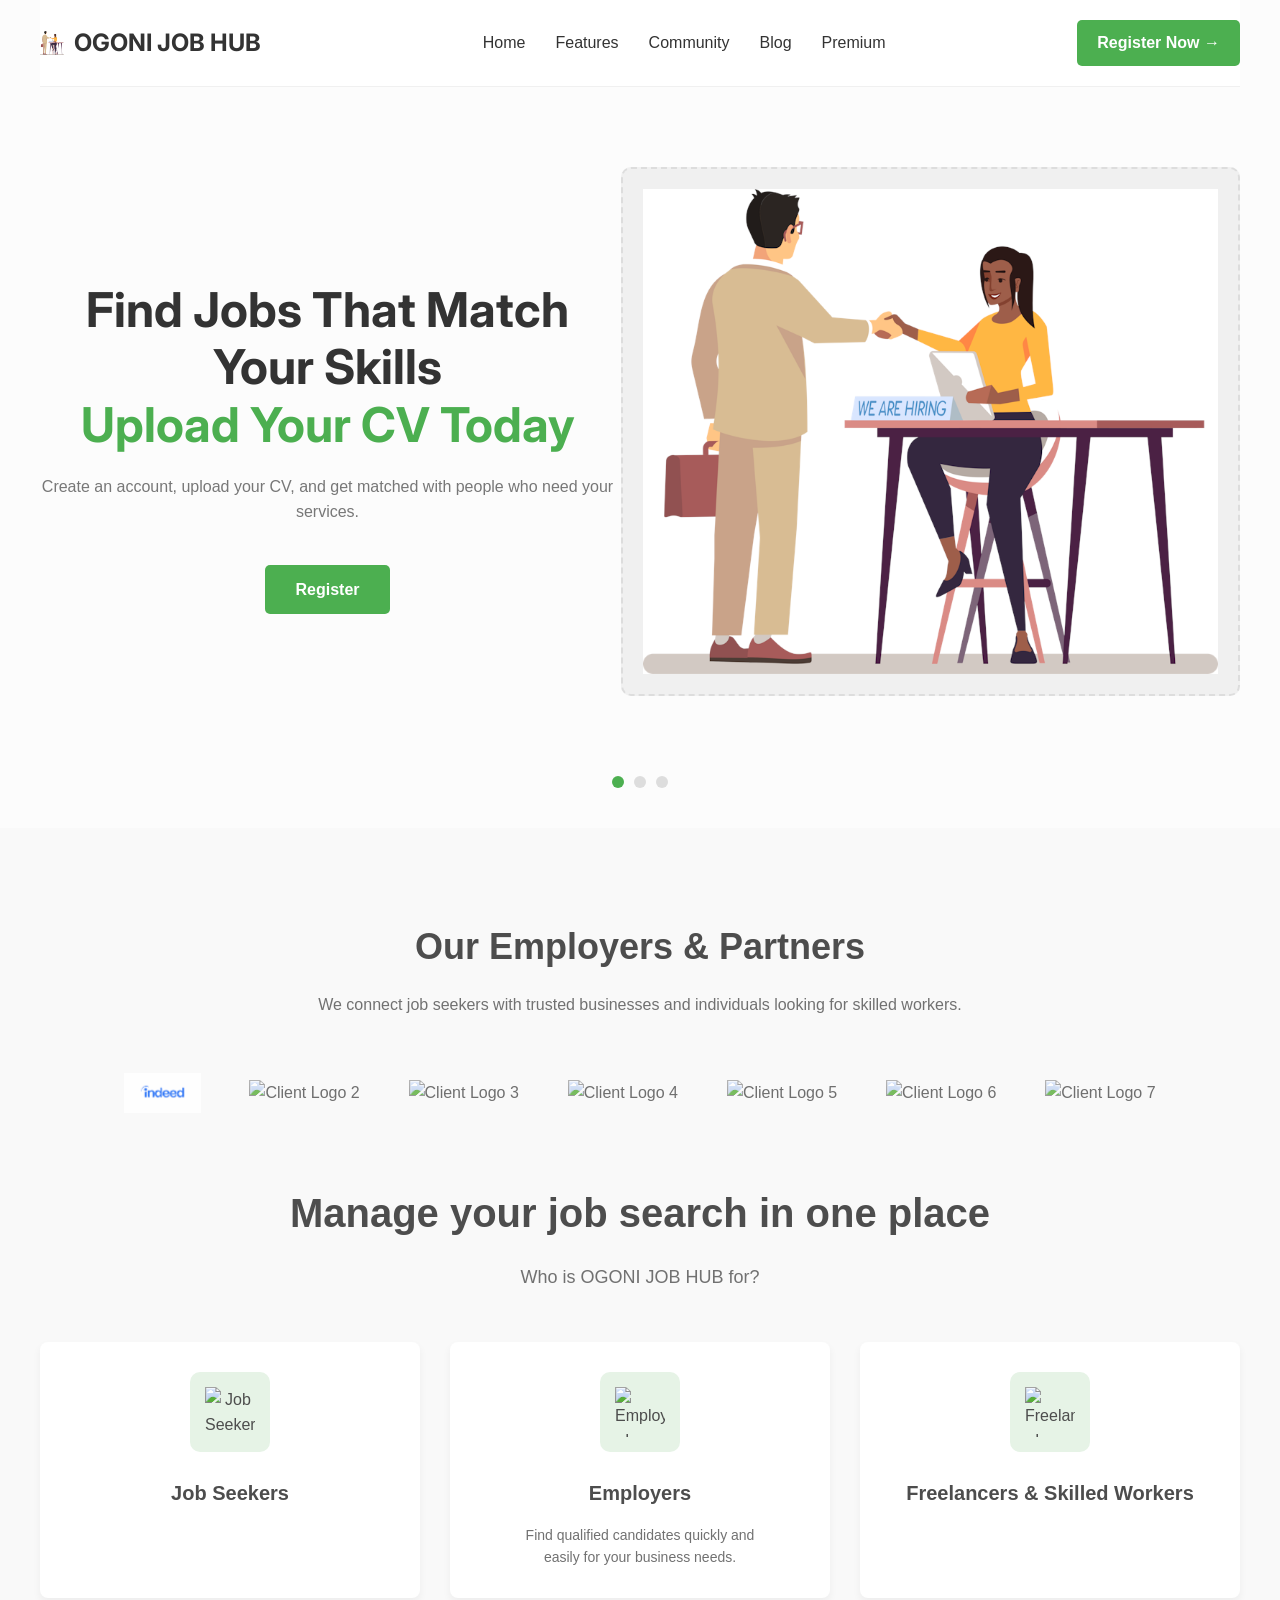
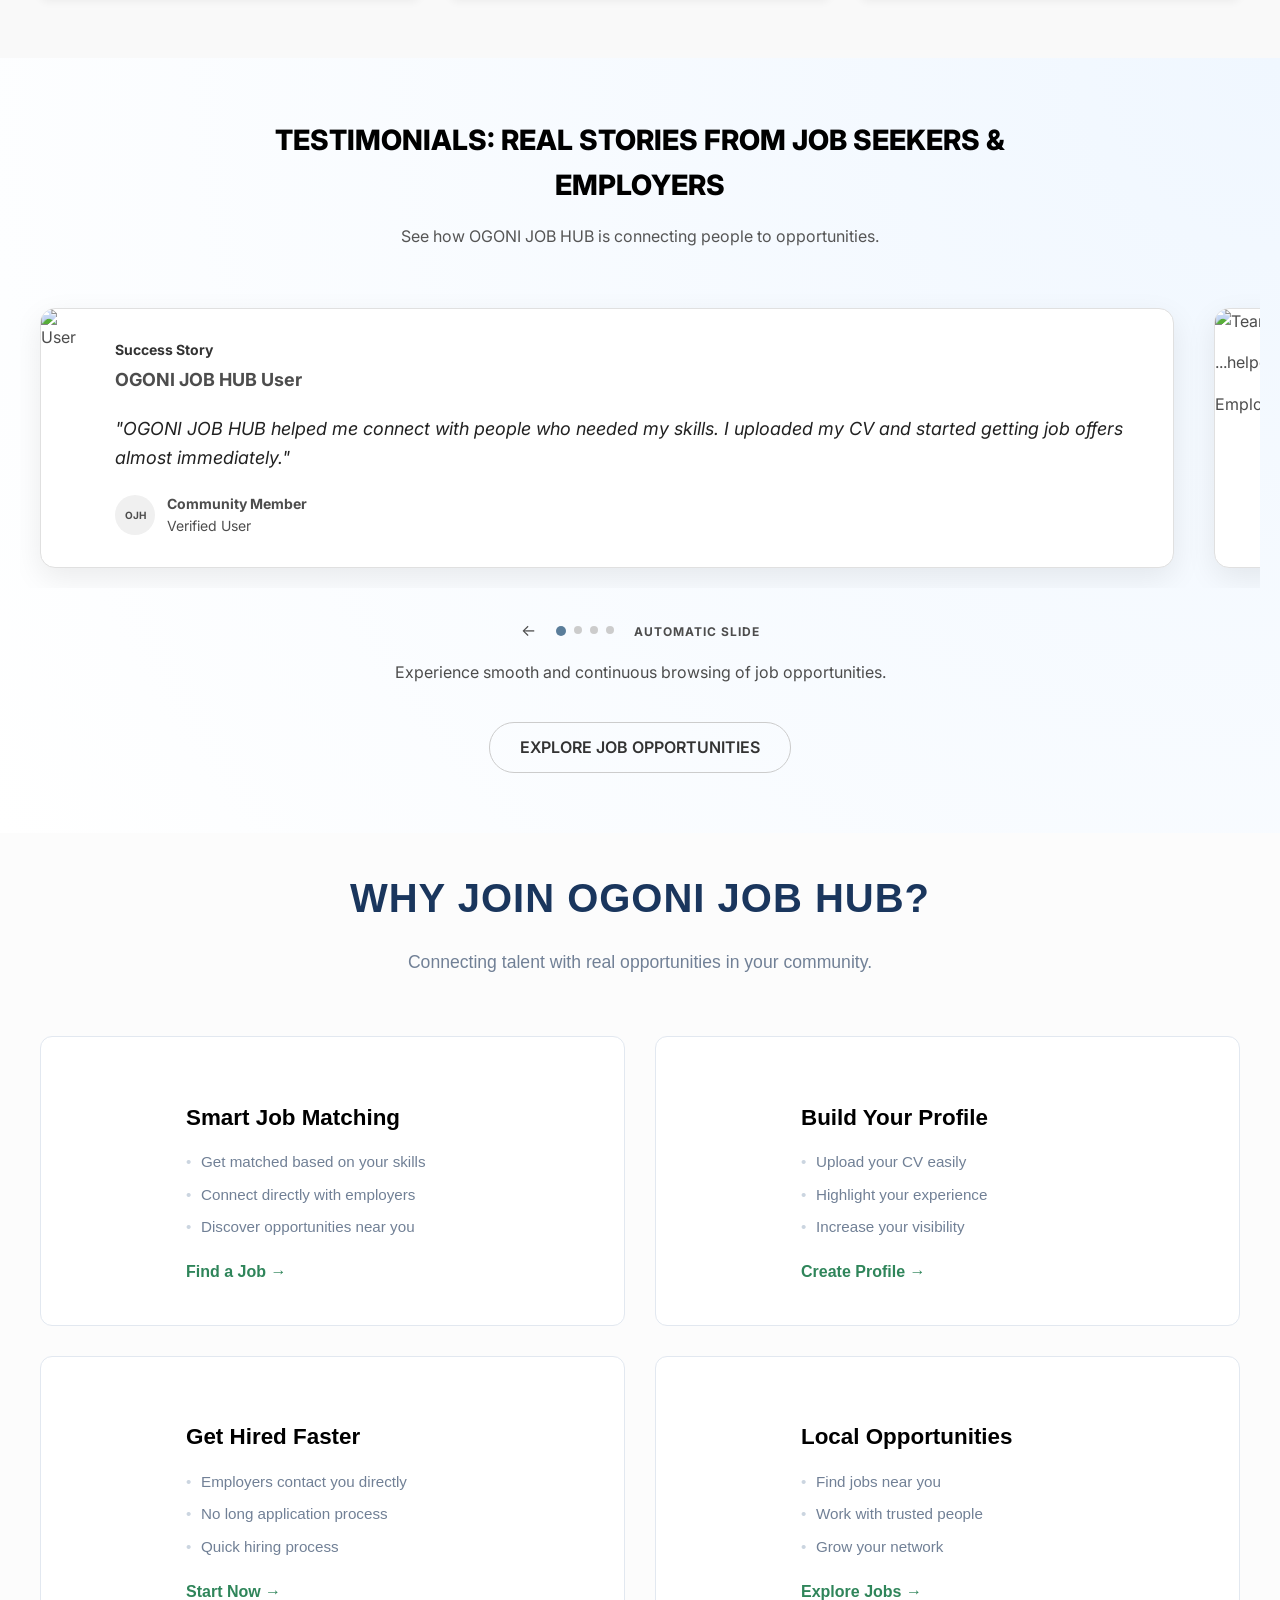
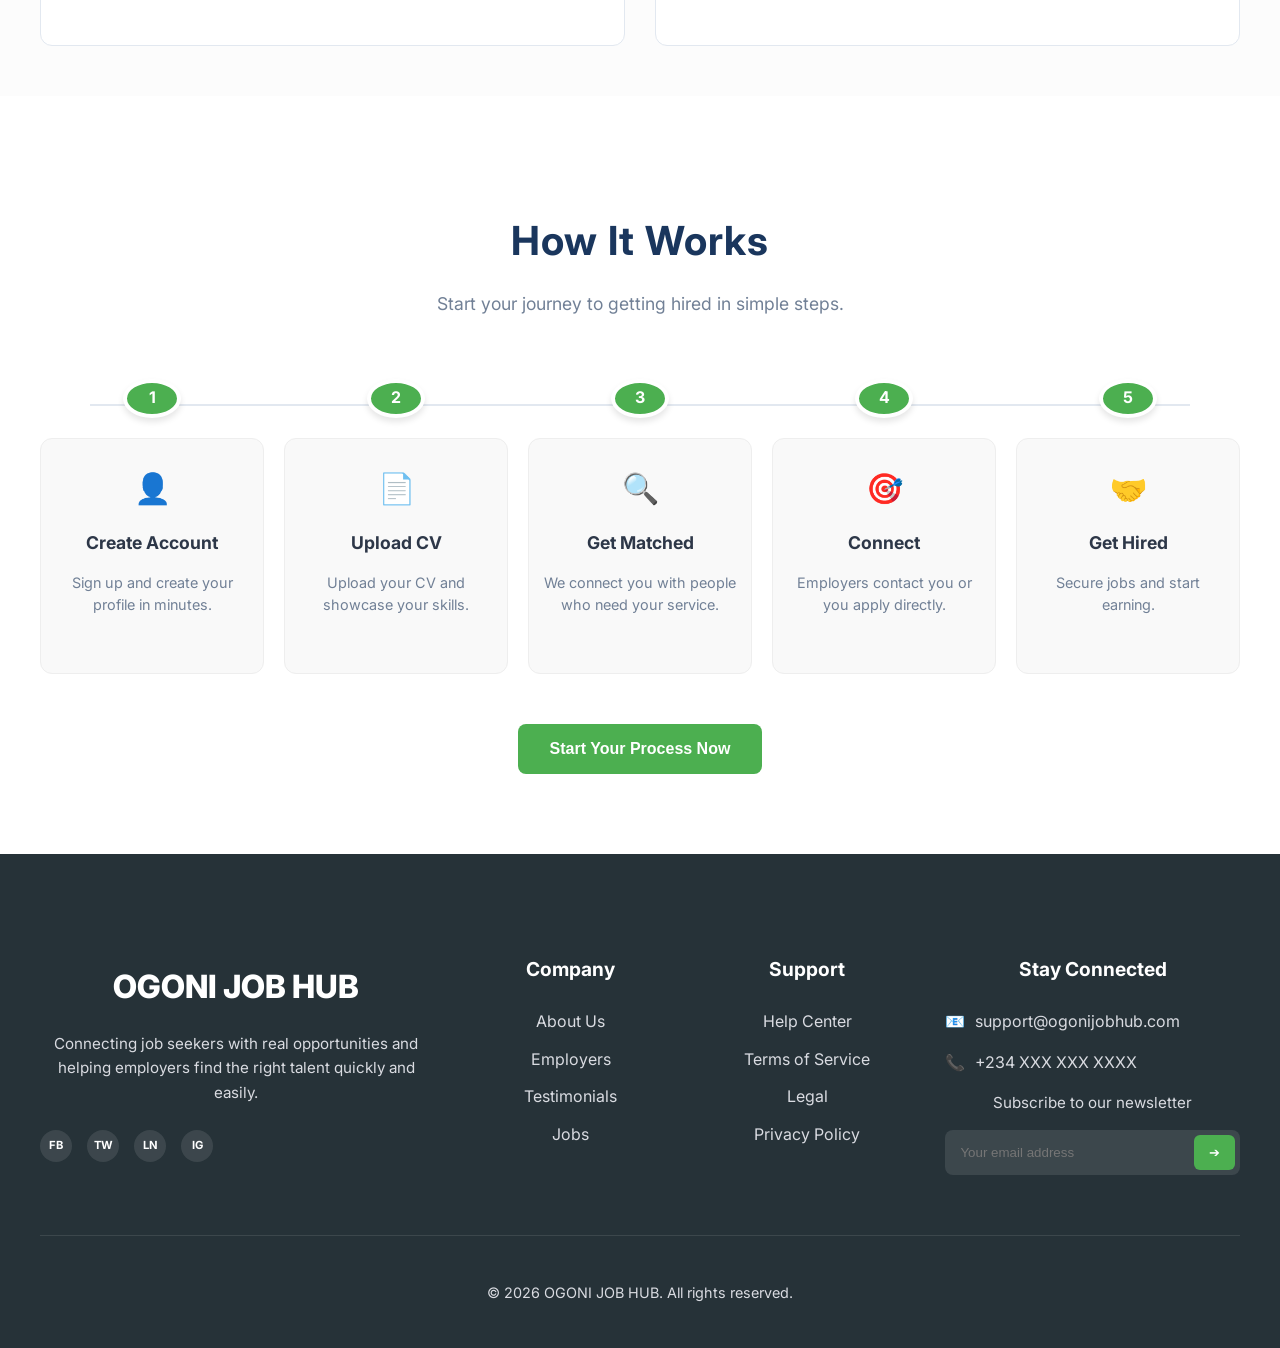
==== index.html @ 093f4c63 "Add files via upload" ====
<!DOCTYPE html>
<html lang="en">
<head>
    <meta charset="UTF-8">
    <meta name="viewport" content="width=device-width, initial-scale=1.0">
    <title>OGONI JOB HUB</title>
    <link rel="stylesheet" href="style.css">
    <link rel="preconnect" href="https://fonts.googleapis.com">
    <link rel="preconnect" href="https://fonts.gstatic.com" crossorigin>
    <link href="https://fonts.googleapis.com/css2?family=Inter:wght@500;700&family=Roboto:wght@400;500&display=swap" rel="stylesheet">
</head>
<body>

    <div class="container">
        <header>
            <a href="index.html" class="logo">
                <img src="/hero-illustration.png" alt="Logo Icon" class="logo-icon">
                OGONI JOB HUB
            </a>
            
            <button class="menu-toggle" aria-label="Toggle navigation">
                <span class="hamburger"></span>
            </button>

            <nav>
                <ul class="nav-links">
                    <li><a href="#home">Home</a></li>
                    <li><a href="#features">Features</a></li>
                    <li><a href="#community">Community</a></li>
                    <li><a href="#blog">Blog</a></li>
                    <li><a href="#">Premium</a></li>
                </ul>
            </nav>
            
            <a href="create.html" class="nav-button header-register">Register Now →</a>
        </header>

        <main class="hero">
            <div class="hero-text">
                <h1 class="hero-title">
                    Find Jobs That Match Your Skills<br>
                    <span class="highlight">Upload Your CV Today</span>
                </h1>
                <p class="hero-subtitle">Create an account, upload your CV, and get matched with people who need your services.</p>
                <a href="#register" class="hero-button">Register</a>
            </div>
            
            <div class="hero-image-container">
                <img src="/hero-illustration.png" alt="Job platform illustration" class="hero-main-image">
            </div>
        </main>

        <div class="pagination-container">
            <div class="pagination-dot active" data-index="0"></div>
            <div class="pagination-dot" data-index="1"></div>
            <div class="pagination-dot" data-index="2"></div>
        </div>
    </div>

<section class="clients-community-section">
    <div class="container clients-section">
        <h2 class="section-title">Our Employers & Partners</h2>
        <p class="section-subtitle">We connect job seekers with trusted businesses and individuals looking for skilled workers.</p>
        
        <div class="logo-carousel">
            <div class="logo-item"><img src="[data-uri]" alt="Client Logo 1"></div>
            <div class="logo-item"><img src="https://media.telanganatoday.com/wp-content/uploads/2025/01/LinkedIn-launches-AI-powered-job-match-feature-to-simplify-job-search-recruitment.jpg" alt="Client Logo 2"></div>
            <div class="logo-item"><img src="https://encrypted-tbn0.gstatic.com/images?q=tbn:ANd9GcTcnaKAZ-Ddg764o6f7TZvrS_pZCM8-nYzYng&s" alt="Client Logo 3"></div>
            <div class="logo-item"><img src="https://encrypted-tbn0.gstatic.com/images?q=tbn:ANd9GcTOSTFz-AAoDdOM9OtNvo9nnyXvbtonD1l3hQ&s" alt="Client Logo 4"></div>
            <div class="logo-item"><img src="https://encrypted-tbn0.gstatic.com/images?q=tbn:ANd9GcTLu29cD1sW_Vty4d1w7VWSBCR9CxFFZ4S2TA&s" alt="Client Logo 5"></div>
            <div class="logo-item"><img src="https://www.hrotoday.com/wp-content/uploads/2023/01/Flexjobs.png" alt="Client Logo 6"></div>
            <div class="logo-item"><img src="https://encrypted-tbn0.gstatic.com/images?q=tbn:ANd9GcToP1eLHR15wSIAOqsFja4jUI2dh4eG72BfWQ&s" alt="Client Logo 7"></div>
        </div>
    </div>

    <div class="container community-section">
        <h2 class="main-heading">Manage your job search in one place</h2>
        <p class="community-subtitle">Who is OGONI JOB HUB for?</p>
        
        <div class="card-grid">
            <div class="card">
                <div class="icon-wrapper">
                    <img src="https://plus.unsplash.com/premium_photo-1683121855240-5d3f67a5fdec?w=500&auto=format&fit=crop&q=60&ixlib=rb-4.1.0&ixid=M3wxMjA3fDB8MHxzZWFyY2h8MXx8aGlyaW5nfGVufDB8fDB8fHww" alt="Job Seekers Icon" class="card-icon">
                </div>
                <h3>Job Seekers</h3>
            </div>
            
            <div class="card">
                <div class="icon-wrapper">
                    <img src="https://images.unsplash.com/photo-1507679799987-c73779587ccf?q=80&w=871&auto=format&fit=crop&ixlib=rb-4.1.0&ixid=M3wxMjA3fDB8MHxwaG90by1wYWdlfHx8fGVufDB8fHx8fA%3D%3D" alt="Employers Icon" class="card-icon">
                </div>
                <h3>Employers</h3>
                <p>Find qualified candidates quickly and easily for your business needs.</p>
            </div>
            
            <div class="card">
                <div class="icon-wrapper">
                    <img src="https://images.unsplash.com/photo-1517048676732-d65bc937f952?q=80&w=870&auto=format&fit=crop&ixlib=rb-4.1.0&ixid=M3wxMjA3fDB8MHxwaG90by1wYWdlfHx8fGVufDB8fHx8fA%3D%3D" alt="Freelancers Icon" class="card-icon">
                </div>
                <h3>Freelancers & Skilled Workers</h3>
            </div>
        </div>
    </div>
</section>

<section class="testimonial-slider-section">
    <div class="testimonial-header">
        <h2>TESTIMONIALS: REAL STORIES FROM JOB SEEKERS & EMPLOYERS</h2>
        <p>See how OGONI JOB HUB is connecting people to opportunities.</p>
    </div>

    <div class="slider-container">
        <div class="slider-track">
            <div class="testimonial-card main-card">
                <div class="card-image">
                    <img src="https://images.unsplash.com/photo-1605602517387-ec78b947335e?q=80&w=375&auto=format&fit=crop&ixlib=rb-4.1.0&ixid=M3wxMjA3fDB8MHxwaG90by1wYWdlfHx8fGVufDB8fHx8fA%3D%3D" alt="User">
                </div>
                <div class="card-content">
                    <h4>Success Story</h4>
                    <h5>OGONI JOB HUB User</h5>
                    <blockquote>
                        "OGONI JOB HUB helped me connect with people who needed my skills. I uploaded my CV and started getting job offers almost immediately."
                    </blockquote>
                    <div class="author-info">
                        <div class="logo-circle">OJH</div>
                        <div>
                            <strong>Community Member</strong><br>
                            <span>Verified User</span>
                        </div>
                    </div>
                </div>
            </div>

            <div class="testimonial-card side-card">
                <img src="https://images.unsplash.com/photo-1552493450-2b5ce80ed13f?q=80&w=814&auto=format&fit=crop&ixlib=rb-4.1.0&ixid=M3wxMjA3fDB8MHxwaG90by1wYWdlfHx8fGVufDB8fHx8fA%3D%3D" alt="Team">
                <div class="side-content">
                    <p>...helped me find workers fast...</p>
                    <span>Employers</span>
                </div>
            </div>

            <div class="testimonial-card side-card">
                <img src="https://images.unsplash.com/photo-1440451185281-11ff5853ce0a?q=80&w=774&auto=format&fit=crop&ixlib=rb-4.1.0&ixid=M3wxMjA3fDB8MHxwaG90by1wYWdlfHx8fGVufDB8fHx8fA%3D%3D" alt="Career">
                <div class="side-content">
                    <p>...I got hired within days...</p>
                    <span>Job Seekers</span>
                </div>
            </div>
            
            <div class="testimonial-card main-card">
            </div>
        </div>
    </div>

    <div class="slider-controls">
        <span class="arrow">←</span>
        <div class="dots">
            <span class="dot active"></span>
            <span class="dot"></span>
            <span class="dot"></span>
            <span class="dot"></span>
        </div>
        <span class="auto-label">AUTOMATIC SLIDE</span>
    </div>

    <div class="footer-cta">
        <p>Experience smooth and continuous browsing of job opportunities.</p>
        <a href="#" class="cta-button">EXPLORE JOB OPPORTUNITIES</a>
    </div>
</section>

<section class="job-seeker-purpose">
  <div class="container">
    <div class="header-content">
      <h2>WHY JOIN OGONI JOB HUB?</h2>
      <p>Connecting talent with real opportunities in your community.</p>
    </div>

    <div class="features-grid">
      <div class="feature-card">
        <div class="icon-box"></div>
        <div class="card-text">
          <h3>Smart Job Matching</h3>
          <ul>
            <li>Get matched based on your skills</li>
            <li>Connect directly with employers</li>
            <li>Discover opportunities near you</li>
          </ul>
          <a href="#" class="learn-more">Find a Job →</a>
        </div>
      </div>

      <div class="feature-card">
        <div class="icon-box"></div>
        <div class="card-text">
          <h3>Build Your Profile</h3>
          <ul>
            <li>Upload your CV easily</li>
            <li>Highlight your experience</li>
            <li>Increase your visibility</li>
          </ul>
          <a href="#" class="learn-more">Create Profile →</a>
        </div>
      </div>

      <div class="feature-card">
        <div class="icon-box"></div>
        <div class="card-text">
          <h3>Get Hired Faster</h3>
          <ul>
            <li>Employers contact you directly</li>
            <li>No long application process</li>
            <li>Quick hiring process</li>
          </ul>
          <a href="#" class="learn-more">Start Now →</a>
        </div>
      </div>

      <div class="feature-card">
        <div class="icon-box"></div>
        <div class="card-text">
          <h3>Local Opportunities</h3>
          <ul>
            <li>Find jobs near you</li>
            <li>Work with trusted people</li>
            <li>Grow your network</li>
          </ul>
          <a href="#" class="learn-more">Explore Jobs →</a>
        </div>
      </div>
    </div>

    <div class="cta-wrapper"></div>
  </div>
</section>

<section class="application-process">
  <div class="container">
    <div class="header-content">
      <h2>How It Works</h2>
      <p>Start your journey to getting hired in simple steps.</p>
    </div>

    <div class="process-wrapper">
      <div class="process-step">
        <div class="step-number">1</div>
        <div class="step-card">
          <div class="step-icon">👤</div>
          <h3>Create Account</h3>
          <p>Sign up and create your profile in minutes.</p>
        </div>
      </div>

      <div class="process-step">
        <div class="step-number">2</div>
        <div class="step-card">
          <div class="step-icon">📄</div>
          <h3>Upload CV</h3>
          <p>Upload your CV and showcase your skills.</p>
        </div>
      </div>

      <div class="process-step">
        <div class="step-number">3</div>
        <div class="step-card">
          <div class="step-icon">🔍</div>
          <h3>Get Matched</h3>
          <p>We connect you with people who need your service.</p>
        </div>
      </div>

      <div class="process-step">
        <div class="step-number">4</div>
        <div class="step-card">
          <div class="step-icon">🎯</div>
          <h3>Connect</h3>
          <p>Employers contact you or you apply directly.</p>
        </div>
      </div>

      <div class="process-step">
        <div class="step-number">5</div>
        <div class="step-card">
          <div class="step-icon">🤝</div>
          <h3>Get Hired</h3>
          <p>Secure jobs and start earning.</p>
        </div>
      </div>
    </div>

    <div class="cta-wrapper">
      <button class="primary-btn" id="start-btn">Start Your Process Now</button>
    </div>
  </div>
</section>

<footer class="site-footer">
  <div class="container">
    <div class="footer-grid">
      
      <div class="footer-col brand-col">
        <h2 class="footer-logo">OGONI JOB HUB</h2>
        <p>Connecting job seekers with real opportunities and helping employers find the right talent quickly and easily.</p>
        <div class="social-links">
          <a href="#"><span>FB</span></a>
          <a href="#"><span>TW</span></a>
          <a href="#"><span>LN</span></a>
          <a href="#"><span>IG</span></a>
        </div>
      </div>

      <div class="footer-col">
        <h3>Company</h3>
        <ul>
          <li><a href="#">About Us</a></li>
          <li><a href="#">Employers</a></li>
          <li><a href="#">Testimonials</a></li>
          <li><a href="#">Jobs</a></li>
        </ul>
      </div>

      <div class="footer-col">
        <h3>Support</h3>
        <ul>
          <li><a href="#">Help Center</a></li>
          <li><a href="#">Terms of Service</a></li>
          <li><a href="#">Legal</a></li>
          <li><a href="#">Privacy Policy</a></li>
        </ul>
      </div>

      <div class="footer-col contact-col">
        <h3>Stay Connected</h3>
        <div class="contact-item">
          <span class="icon">📧</span>
          <a href="mailto:support@ogonijobhub.com">support@ogonijobhub.com</a>
        </div>
        <div class="contact-item">
          <span class="icon">📞</span>
          <a href="tel:+234000000000">+234 XXX XXX XXXX</a>
        </div>
        <div class="newsletter">
          <p>Subscribe to our newsletter</p>
          <form class="footer-form">
            <input type="email" placeholder="Your email address" required>
            <button type="submit">➔</button>
          </form>
        </div>
      </div>

    </div>
    
    <div class="footer-bottom">
      <p>&copy; 2026 OGONI JOB HUB. All rights reserved.</p>
    </div>
  </div>
</footer>
<script src="https://cdn.jsdelivr.net/npm/@supabase/supabase-js@2"></script>
<script src="script.js"></script>
</body>
</html>
---- style.css ----
/* Base Styles */
:root {
    --primary-color: #4CAF50; /* Base green */
    --primary-hover: #45a049; /* Darker green for hover */
    --text-dark: #333333; /* For large text and regular text */
    --text-muted: #777777; /* For subtitle */
    --bg-color: #fcfcfc; /* A very light grey background */
    --white: #ffffff;
    --header-font: 'Inter', sans-serif;
    --body-font: 'Roboto', sans-serif;
}

body {
    font-family: var(--body-font), sans-serif;
    margin: 0;
    padding: 0;
    background-color: var(--bg-color);
    color: var(--text-dark);
    line-height: 1.6;
    overflow-x: hidden; /* Prevent horizontal scroll when menu is open */
}

/* Container for content */
.container {
    max-width: 1200px;
    margin: 0 auto;
    padding: 0 20px;
}

/* Header / Navigation */
header {
    display: flex;
    justify-content: space-between;
    align-items: center;
    padding: 20px 0;
    border-bottom: 1px solid #f0f0f0;
    background-color: var(--white);
    position: relative;
    z-index: 100; /* Ensure header sits above other content */
}

.logo {
    display: flex;
    align-items: center;
    font-family: var(--header-font), sans-serif;
    font-size: 24px;
    font-weight: 700;
    color: var(--text-dark);
    text-decoration: none;
    z-index: 101; /* Stay above the menu overlay */
}

.logo-icon {
    width: 24px;
    height: 24px;
    margin-right: 10px;
}

/* Hamburger Menu Icon Styling */
.menu-toggle {
    display: none; /* Hidden by default on desktop */
    background: none;
    border: none;
    cursor: pointer;
    padding: 10px;
    z-index: 101; /* Stay above the menu overlay */
}

.hamburger {
    display: block;
    width: 25px;
    height: 3px;
    background: var(--text-dark);
    position: relative;
    transition: background 0.3s;
}

.hamburger::before,
.hamburger::after {
    content: '';
    display: block;
    width: 25px;
    height: 3px;
    background: var(--text-dark);
    position: absolute;
    transition: transform 0.3s, top 0.3s;
}

.hamburger::before { top: -8px; }
.hamburger::after { top: 8px; }

/* Hamburger Open Animation State */
.open .hamburger {
    background: transparent;
}
.open .hamburger::before {
    transform: rotate(45deg);
    top: 0;
}
.open .hamburger::after {
    transform: rotate(-45deg);
    top: 0;
}

/* Navigation Links (Desktop) */
.nav-links {
    display: flex;
    list-style: none;
    margin: 0;
    padding: 0;
    transition: transform 0.3s ease-in-out;
}

.nav-links li {
    margin-left: 30px;
}

.nav-links a {
    text-decoration: none;
    color: var(--text-dark);
    font-weight: 500;
    transition: color 0.3s ease;
}

.nav-links a:hover {
    color: var(--primary-color);
}

.nav-button {
    display: inline-block;
    padding: 10px 20px;
    border-radius: 5px;
    color: var(--white);
    background-color: var(--primary-color);
    text-decoration: none;
    font-weight: 600;
    transition: background-color 0.3s ease;
    z-index: 101; /* Stay above the menu overlay */
}

.nav-button:hover {
    background-color: var(--primary-hover);
}

/* Hero Section */
.hero {
    display: flex;
    justify-content: space-between;
    align-items: center;
    padding: 80px 0;
}

.hero-text {
    flex: 1;
    padding-right: 50px;
}

.hero-title {
    font-family: var(--header-font), sans-serif;
    font-size: 48px;
    font-weight: 700;
    margin-bottom: 20px;
    color: var(--text-dark);
    line-height: 1.2;
}

.hero-title .highlight {
    color: var(--primary-color);
}

.hero-subtitle {
    font-size: 16px;
    color: var(--text-muted);
    margin-bottom: 40px;
    font-weight: 400;
}

.hero-button {
    display: inline-block;
    padding: 12px 30px;
    border-radius: 5px;
    color: var(--white);
    background-color: var(--primary-color);
    text-decoration: none;
    font-weight: 600;
    transition: background-color 0.3s ease;
}

.hero-button:hover {
    background-color: var(--primary-hover);
}

.hero-image-container {
    flex: 1;
    display: flex;
    justify-content: flex-end; /* Anchors the image to the right */
    align-items: center;
}

/* Styles for the single illustrative image */
.hero-main-image {
    max-width: 100%;
    max-height: 500px; /* Adjust to fit the content flow */
    height: auto;
    /* Temporary styling so it's visible without the image file */
    border: 2px dashed #ddd;
    background-color: #f0f0f0;
    padding: 20px;
    border-radius: 10px;
    object-fit: contain;
}

/* Pagination Dots */
.pagination-container {
    display: flex;
    justify-content: center;
    padding-bottom: 40px;
}

.pagination-dot {
    width: 12px;
    height: 12px;
    border-radius: 50%;
    background-color: #ddd; /* Inactive color */
    margin: 0 5px;
    cursor: pointer;
    transition: background-color 0.3s ease;
}

.pagination-dot.active {
    background-color: var(--primary-color);
}

/* =========================================
   Mobile / Tablet Media Query (< 768px)
   ========================================= */
@media screen and (max-width: 768px) {
    /* Layout stacking */
    .hero {
        flex-direction: column-reverse; /* Put image above text */
        text-align: center;
        padding: 40px 0;
    }

    .hero-text {
        padding-right: 0;
        margin-top: 30px;
    }

    .hero-title {
        font-size: 32px; /* Smaller headline for mobile */
    }

    .hero-image-container {
        justify-content: center; /* Center the image */
        width: 100%;
        max-width: 400px;
        margin: 0 auto;
    }

    /* Hamburger Menu Logic */
    .menu-toggle {
        display: block; /* Show hamburger */
    }

    /* Transform desktop navigation into a mobile menu overlay */
    .nav-links {
        position: fixed;
        top: 0;
        left: 0;
        width: 100%;
        height: 100vh;
        background-color: var(--white);
        flex-direction: column; /* Stack vertically */
        justify-content: center;
        align-items: center;
        z-index: 100;
        transform: translateY(-100%); /* Start hidden above the viewport */
    }

    .nav-links li {
        margin: 20px 0; /* Add space between menu items */
        margin-left: 0;
    }

    .nav-links a {
        font-size: 20px;
    }

    /* Class added by JS to open the menu */
    .open .nav-links {
        transform: translateY(0%); /* Animate menu down */
    }

    /* We remove the big register button from the header flow for mobile */
    .header-register {
        display: none;
    }
}
/* General Page Styling for Context */
body {
    font-family: Arial, sans-serif;
    margin: 0;
    color: #4D4D4D; /* A common dark grey for text */
}

.container {
    max-width: 1200px;
    margin: 0 auto;
    padding: 0 20px;
}

/* Overall Section Styling */
.clients-community-section {
    padding: 60px 0;
    background-color: #f9f9f9; /* Slight off-white, matching the image tone */
}

/* Common Text Styling */
.section-title {
    text-align: center;
    font-size: 36px;
    font-weight: 700;
    color: #4D4D4D;
    margin-bottom: 10px;
}

.section-subtitle {
    text-align: center;
    font-size: 16px;
    color: #717171; /* A Lighter grey for subtitle text */
    margin-bottom: 40px;
}

/* --- Our Clients Section --- */
.clients-section {
    margin-bottom: 60px;
}

.logo-carousel {
    display: flex;
    justify-content: space-around; /* Space logos across the width */
    align-items: center;
    flex-wrap: wrap; /* Allows wrapping on smaller screens */
    margin: 0 auto;
    width: 90%;
}

.logo-item {
    margin: 15px; /* Spacing around each logo */
    opacity: 0.8; /* Subtle transparency, optional */
    transition: opacity 0.3s ease;
}

.logo-item:hover {
    opacity: 1;
}

.logo-item img {
    max-height: 40px; /* Force consistent height for alignment */
    width: auto;
    display: block;
}

/* --- Community Management Section --- */
.community-section {
    padding-top: 20px;
}

.main-heading {
    text-align: center;
    font-size: 40px;
    font-weight: 700;
    color: #4D4D4D;
    margin-bottom: 15px;
    max-width: 800px; /* Keeps the heading from getting too wide */
    margin-left: auto;
    margin-right: auto;
}

.community-subtitle {
    text-align: center;
    font-size: 18px;
    color: #717171;
    margin-bottom: 50px;
}

.card-grid {
    display: flex;
    justify-content: space-between;
    gap: 30px;
    margin-top: 20px;
}

.card {
    background: #fff;
    border-radius: 8px;
    padding: 30px;
    flex: 1; /* Each card takes up 1 part of the flex container */
    text-align: center;
    display: flex;
    flex-direction: column;
    align-items: center;
    box-shadow: 0 4px 8px rgba(0, 0, 0, 0.05); /* Soft shadow */
    transition: transform 0.3s ease;
}

.card:hover {
    transform: translateY(-5px); /* Lift card on hover */
}

/* Custom background shape for icons */
.icon-wrapper {
    background-color: #E6F3E6; /* A very light green for the shape */
    padding: 15px;
    border-radius: 10px; /* Matches the square-ish background in the image */
    margin-bottom: 25px;
    position: relative;
    /* Optional: custom pseudo-element shape for a less perfect circle/square if needed */
}

.card-icon {
    width: 50px;
    height: 50px;
    display: block;
}

.card h3 {
    font-size: 20px;
    font-weight: 600;
    color: #4D4D4D;
    margin-bottom: 15px;
    margin-top: 0;
}

.card p {
    font-size: 14px;
    color: #717171;
    line-height: 1.6;
    margin: 0;
    max-width: 250px; /* Optional: limits text width */
}

/* --- Responsive Adjustments --- */
@media (max-width: 768px) {
    .main-heading {
        font-size: 32px;
    }
    
    .logo-carousel {
        justify-content: center;
    }
    
    .card-grid {
        flex-direction: column; /* Stack cards vertically on mobile */
        gap: 20px;
    }
    
    .card {
        margin: 10px 0;
    }
}
.testimonial-slider-section {
    padding: 60px 20px;
    background: radial-gradient(circle at top right, #f0f7ff, #ffffff);
    font-family: 'Inter', sans-serif;
    overflow: hidden;
    text-align: center;
}

.testimonial-header h2 {
    font-size: 28px;
    font-weight: 800;
    max-width: 800px;
    margin: 0 auto 15px;
    color: #000;
}

.testimonial-header p {
    color: #555;
    line-height: 1.5;
    margin-bottom: 40px;
}

/* Slider Logic */
.slider-container {
    width: 100%;
    overflow: hidden;
    position: relative;
    padding: 20px 0;
}

.slider-track {
    display: flex;
    width: calc(450px * 6); /* Adjust based on card width x number of cards */
    animation: scrollLeft 25s linear infinite;
}

@keyframes scrollLeft {
    0% { transform: translateX(0); }
    100% { transform: translateX(calc(-450px * 3)); } /* Halfway through the track */
}

.testimonial-card {
    background: #fff;
    border-radius: 15px;
    box-shadow: 0 10px 30px rgba(0,0,0,0.08);
    display: flex;
    margin: 0 20px;
    overflow: hidden;
    min-width: 700px; /* Main card width */
    text-align: left;
    border: 1px solid #e0e0e0;
}

.side-card {
    min-width: 350px;
    flex-direction: column;
}

.card-image img {
    width: 250px;
    height: 100%;
    object-fit: cover;
}

.card-content {
    padding: 30px;
}

.card-content h4 { margin: 0; font-size: 14px; color: #333; }
.card-content h5 { margin: 5px 0 20px; font-size: 18px; }

blockquote {
    font-style: italic;
    font-size: 18px;
    line-height: 1.6;
    margin: 0 0 20px 0;
    color: #222;
}

.author-info {
    display: flex;
    align-items: center;
    gap: 12px;
    font-size: 14px;
}

.logo-circle {
    width: 40px;
    height: 40px;
    background: #f0f0f0;
    border-radius: 50%;
    display: flex;
    align-items: center;
    justify-content: center;
    font-weight: bold;
    font-size: 10px;
}

/* Controls */
.slider-controls {
    display: flex;
    align-items: center;
    justify-content: center;
    gap: 20px;
    margin-top: 30px;
}

.dots { display: flex; gap: 8px; }
.dot {
    width: 8px;
    height: 8px;
    background: #ccc;
    border-radius: 50%;
}
.dot.active {
    background: #5a7d9a;
    width: 10px;
    height: 10px;
}

.auto-label {
    font-size: 12px;
    font-weight: bold;
    letter-spacing: 1px;
}

.cta-button {
    display: inline-block;
    margin-top: 20px;
    padding: 12px 30px;
    border: 1px solid #ccc;
    border-radius: 25px;
    text-decoration: none;
    color: #333;
    font-weight: 600;
    transition: 0.3s;
}

.cta-button:hover {
    background: #000;
    color: #fff;
}

.why-choose-us {
  padding: 80px 20px;
  background-color: #f0f7ff; /* Light blueish tint from image */
  font-family: 'Segoe UI', Tahoma, Geneva, Verdana, sans-serif;
  text-align: center;
}

.container {
  max-width: 1100px;
  margin: 0 auto;
}

.header-content h2 {
  color: #1a365d; /* Dark Navy */
  font-size: 2.5rem;
  letter-spacing: 1px;
  margin-bottom: 10px;
}

.header-content p {
  color: #4a5568;
  margin-bottom: 50px;
  font-size: 1.1rem;
}

/* Grid Layout */
.features-grid {
  display: grid;
  grid-template-columns: repeat(auto-fit, minmax(450px, 1fr));
  gap: 30px;
  margin-bottom: 50px;
}

.feature-card {
  background: #ffffff;
  border: 1px solid #e2e8f0;
  border-radius: 12px;
  padding: 40px;
  display: flex;
  align-items: flex-start;
  text-align: left;
  transition: transform 0.3s ease, box-shadow 0.3s ease;
}

.feature-card:hover {
  transform: translateY(-5px);
  box-shadow: 0 10px 25px rgba(0, 0, 0, 0.05);
}

.icon-box {
  flex-shrink: 0;
  width: 80px;
  margin-right: 25px;
}

.icon-box img {
  width: 100%;
  height: auto;
}

.card-text h3 {
  color: #000;
  font-size: 1.4rem;
  margin-bottom: 15px;
}

.card-text ul {
  list-style: none;
  padding: 0;
  margin: 0 0 20px 0;
}

.card-text ul li {
  color: #718096;
  font-size: 0.95rem;
  margin-bottom: 8px;
  position: relative;
  padding-left: 15px;
}

/* Custom Bullet Point */
.card-text ul li::before {
  content: "•";
  color: #cbd5e0;
  position: absolute;
  left: 0;
}

.learn-more {
  color: #2f855a; /* Greenish color from text */
  text-decoration: none;
  font-weight: 600;
  font-size: 1rem;
  transition: color 0.2s;
}

.learn-more:hover {
  color: #276749;
}

/* Bottom Button */
.cta-wrapper {
  margin-top: 40px;
}

.demo-btn {
  background-color: #52916b; /* Nextcent Green */
  color: white;
  border: none;
  padding: 15px 35px;
  border-radius: 6px;
  font-weight: bold;
  cursor: pointer;
  transition: background 0.3s;
}

.demo-btn:hover {
  background-color: #3e7052;
}

/* Responsive for Mobile */
@media (max-width: 768px) {
  .features-grid {
    grid-template-columns: 1fr;
  }
  .feature-card {
    padding: 25px;
    flex-direction: column;
    align-items: center;
    text-align: center;
  }
  .icon-box {
    margin-right: 0;
    margin-bottom: 20px;
  }
  .card-text ul li {
    padding-left: 0;
  }
  .card-text ul li::before {
    display: none;
  }
}


.application-process {
  padding: 80px 20px;
  background-color: #ffffff;
  font-family: 'Inter', sans-serif;
  overflow: hidden;
}

.container {
  max-width: 1200px;
  margin: 0 auto;
  text-align: center;
}

.header-content h2 {
  font-size: 2.5rem;
  color: #1a365d;
  margin-bottom: 15px;
}

.header-content p {
  color: #718096;
  margin-bottom: 60px;
}

/* Timeline Layout */
.process-wrapper {
  display: flex;
  justify-content: space-between;
  position: relative;
  gap: 20px;
  margin-bottom: 50px;
}

/* Connecting Line */
.process-wrapper::before {
  content: "";
  position: absolute;
  top: 25px;
  left: 50px;
  right: 50px;
  height: 2px;
  background: #e2e8f0;
  z-index: 1;
}

.process-step {
  flex: 1;
  position: relative;
  z-index: 2;
  display: flex;
  flex-direction: column;
  align-items: center;
}

.step-number {
  width: 50px;
  height: 50px;
  background: #4caf50;
  color: white;
  border-radius: 50%;
  display: flex;
  align-items: center;
  justify-content: center;
  font-weight: bold;
  margin-bottom: 20px;
  border: 4px solid #fff;
  box-shadow: 0 4px 6px rgba(0,0,0,0.1);
}

.step-card {
  background: #f9f9f9;
  padding: 25px 15px;
  border-radius: 12px;
  border: 1px solid #eee;
  transition: all 0.3s ease;
  height: 100%;
}

.process-step:hover .step-card {
  background: #fff;
  transform: translateY(-10px);
  box-shadow: 0 10px 20px rgba(0,0,0,0.05);
  border-color: #4caf50;
}

.step-icon {
  font-size: 30px;
  margin-bottom: 15px;
}

.step-card h3 {
  font-size: 1.1rem;
  color: #2d3748;
  margin-bottom: 10px;
}

.step-card p {
  font-size: 0.9rem;
  color: #718096;
  line-height: 1.5;
}

/* Responsive */
@media (max-width: 992px) {
  .process-wrapper {
    flex-direction: column;
    align-items: center;
  }
  .process-wrapper::before {
    display: none; /* Hide line on mobile */
  }
  .process-step {
    width: 100%;
    max-width: 400px;
    margin-bottom: 30px;
  }
}

.primary-btn {
  background-color: #4caf50;
  color: white;
  border: none;
  padding: 16px 32px;
  border-radius: 8px;
  font-size: 1rem;
  font-weight: 700;
  cursor: pointer;
  transition: background 0.3s;
}

.primary-btn:hover {
  background-color: #388e3c;
}
.site-footer {
  background-color: #263238; /* Deep dark grey/blue */
  color: #ffffff;
  padding: 80px 20px 30px;
  font-family: 'Inter', sans-serif;
}

.site-footer .container {
  max-width: 1200px;
  margin: 0 auto;
}

.footer-grid {
  display: grid;
  grid-template-columns: 2fr 1fr 1fr 1.5fr;
  gap: 40px;
  margin-bottom: 60px;
}

.footer-col h3 {
  font-size: 1.2rem;
  margin-bottom: 25px;
  color: #ffffff;
}

.footer-col p {
  color: #D9DBE1;
  line-height: 1.6;
  font-size: 0.95rem;
}

.footer-col ul {
  list-style: none;
  padding: 0;
  margin: 0;
}

.footer-col ul li {
  margin-bottom: 12px;
}

.footer-col ul li a {
  color: #D9DBE1;
  text-decoration: none;
  transition: color 0.3s;
}

.footer-col ul li a:hover {
  color: #4CAF50; /* Nextcent Green */
}

/* Brand Section */
.footer-logo {
  font-size: 2rem;
  font-weight: 800;
  margin-bottom: 20px;
  color: #ffffff;
}

.social-links {
  display: flex;
  gap: 15px;
  margin-top: 25px;
}

.social-links a {
  width: 32px;
  height: 32px;
  background: rgba(255,255,255,0.1);
  border-radius: 50%;
  display: flex;
  align-items: center;
  justify-content: center;
  color: white;
  text-decoration: none;
  font-size: 0.7rem;
  font-weight: bold;
  transition: background 0.3s;
}

.social-links a:hover {
  background: #4CAF50;
}

/* Contact & Form */
.contact-item {
  display: flex;
  align-items: center;
  gap: 10px;
  margin-bottom: 15px;
}

.contact-item a {
  color: #D9DBE1;
  text-decoration: none;
}

.footer-form {
  display: flex;
  margin-top: 15px;
  background: rgba(255,255,255,0.1);
  border-radius: 8px;
  padding: 5px;
}

.footer-form input {
  background: transparent;
  border: none;
  padding: 10px;
  color: white;
  flex: 1;
  outline: none;
}

.footer-form button {
  background: #4CAF50;
  border: none;
  color: white;
  padding: 0 15px;
  border-radius: 6px;
  cursor: pointer;
}

/* Bottom Bar */
.footer-bottom {
  border-top: 1px solid rgba(255,255,255,0.1);
  padding-top: 30px;
  text-align: center;
  color: #D9DBE1;
  font-size: 0.9rem;
}

/* Responsive */
@media (max-width: 992px) {
  .footer-grid {
    grid-template-columns: repeat(2, 1fr);
  }
}

@media (max-width: 600px) {
  .footer-grid {
    grid-template-columns: 1fr;
    text-align: center;
  }
  .social-links, .contact-item {
    justify-content: center;
  }
}
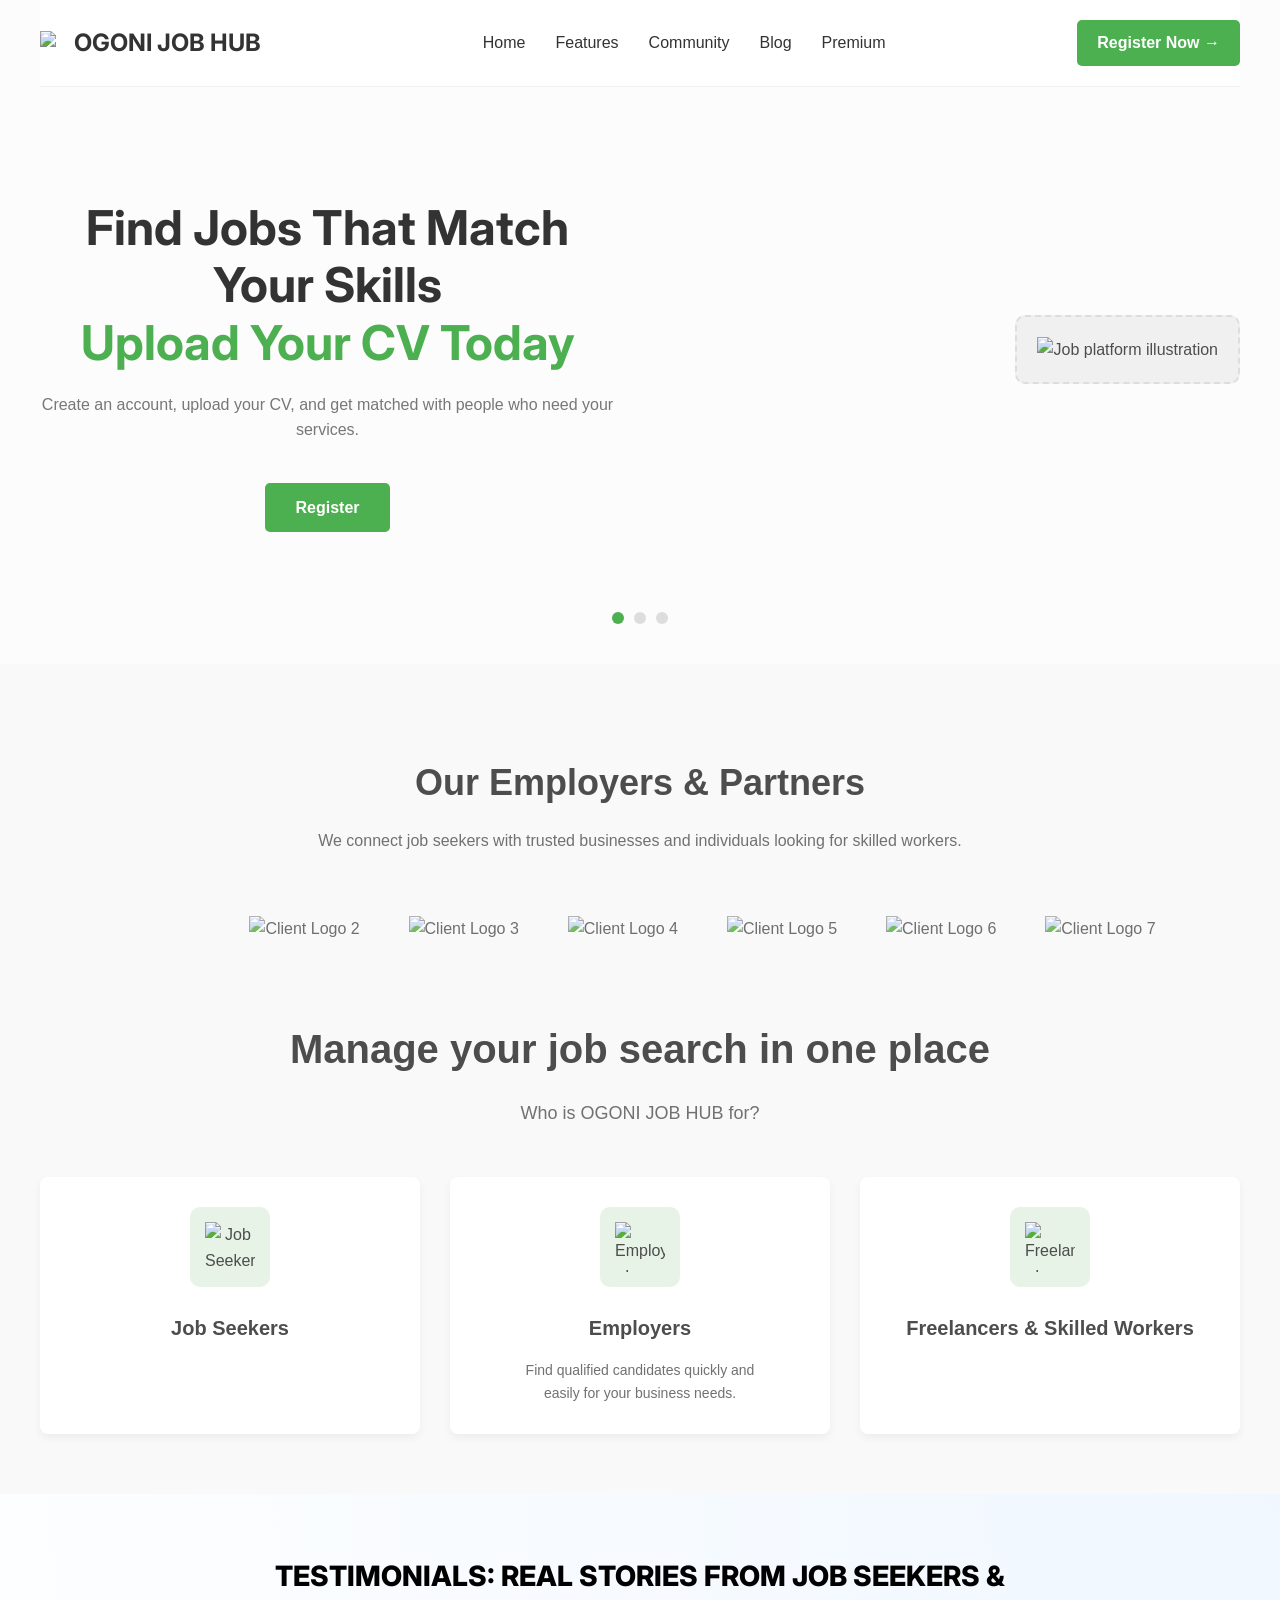
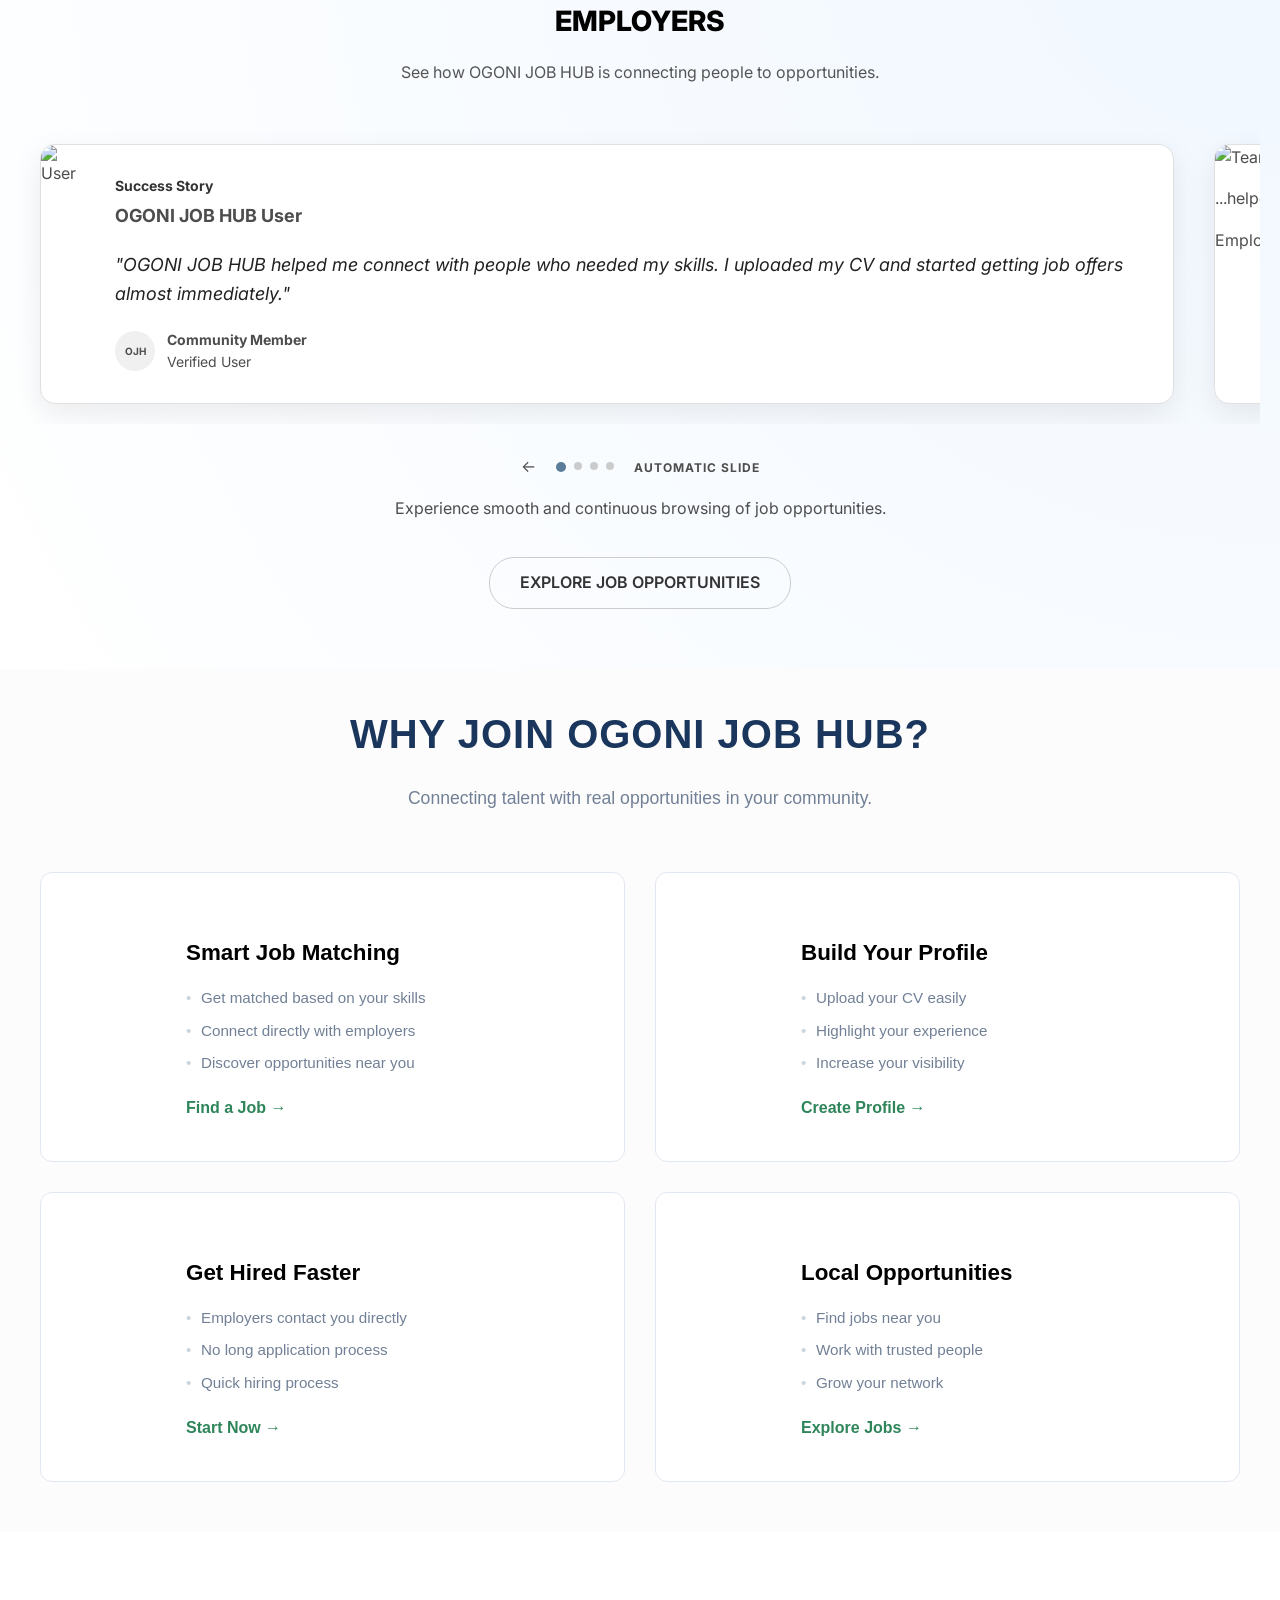
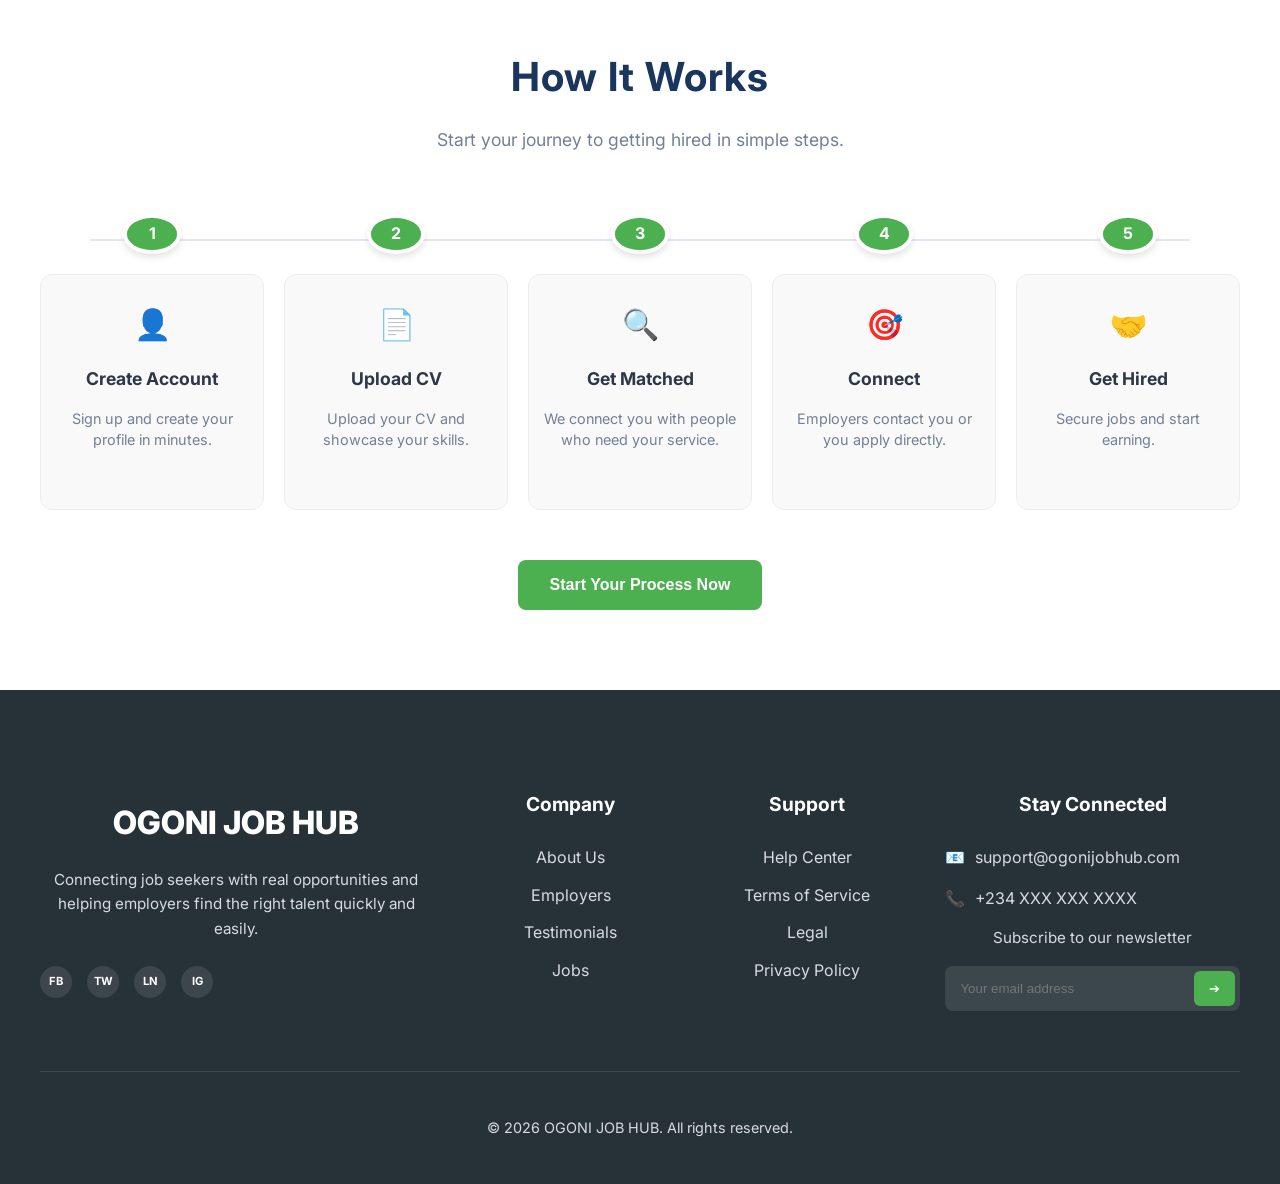
==== commit 8a10c917: "Add files via upload" ====
--- a/index.html
+++ b/index.html
@@ -14,7 +14,7 @@
     <div class="container">
         <header>
             <a href="index.html" class="logo">
-                <img src="/hero-illustration.png" alt="Logo Icon" class="logo-icon">
+                <img src="https://images.unsplash.com/vector-1739887191008-d6df8d48b1a9?q=80&w=580&auto=format&fit=crop&ixlib=rb-4.1.0&ixid=M3wxMjA3fDB8MHxwaG90by1wYWdlfHx8fGVufDB8fHx8fA%3D%3D" alt="Logo Icon" class="logo-icon">
                 OGONI JOB HUB
             </a>
             
@@ -32,7 +32,7 @@
                 </ul>
             </nav>
             
-            <a href="create.html" class="nav-button header-register">Register Now →</a>
+            <a href="#" class="nav-button header-register" id="header-register-btn">Register Now →</a>
         </header>
 
         <main class="hero">
@@ -42,11 +42,11 @@
                     <span class="highlight">Upload Your CV Today</span>
                 </h1>
                 <p class="hero-subtitle">Create an account, upload your CV, and get matched with people who need your services.</p>
-                <a href="#register" class="hero-button">Register</a>
+                <a href="#" class="hero-button" id="hero-register-btn">Register</a>
             </div>
             
             <div class="hero-image-container">
-                <img src="/hero-illustration.png" alt="Job platform illustration" class="hero-main-image">
+                <img src="https://plus.unsplash.com/premium_vector-1682310651540-1b314bb8e965?q=80&w=613&auto=format&fit=crop&ixlib=rb-4.1.0&ixid=M3wxMjA3fDB8MHxwaG90by1wYWdlfHx8fGVufDB8fHx8fA%3D%3D" alt="Job platform illustration" class="hero-main-image">
             </div>
         </main>
 
@@ -63,7 +63,7 @@
         <p class="section-subtitle">We connect job seekers with trusted businesses and individuals looking for skilled workers.</p>
         
         <div class="logo-carousel">
-            <div class="logo-item"><img src="[data-uri]" alt="Client Logo 1"></div>
+            <div class="logo-item"><img src="[data-uri]" alt="Client Logo 1"></div>
             <div class="logo-item"><img src="https://media.telanganatoday.com/wp-content/uploads/2025/01/LinkedIn-launches-AI-powered-job-match-feature-to-simplify-job-search-recruitment.jpg" alt="Client Logo 2"></div>
             <div class="logo-item"><img src="https://encrypted-tbn0.gstatic.com/images?q=tbn:ANd9GcTcnaKAZ-Ddg764o6f7TZvrS_pZCM8-nYzYng&s" alt="Client Logo 3"></div>
             <div class="logo-item"><img src="https://encrypted-tbn0.gstatic.com/images?q=tbn:ANd9GcTOSTFz-AAoDdOM9OtNvo9nnyXvbtonD1l3hQ&s" alt="Client Logo 4"></div>
@@ -186,7 +186,7 @@
             <li>Connect directly with employers</li>
             <li>Discover opportunities near you</li>
           </ul>
-          <a href="#" class="learn-more">Find a Job →</a>
+          <a href="#" class="learn-more" onclick="handleCTAClick(event)">Find a Job →</a>
         </div>
       </div>
 
@@ -199,7 +199,7 @@
             <li>Highlight your experience</li>
             <li>Increase your visibility</li>
           </ul>
-          <a href="#" class="learn-more">Create Profile →</a>
+          <a href="#" class="learn-more" onclick="handleCTAClick(event)">Create Profile →</a>
         </div>
       </div>
 
@@ -212,7 +212,7 @@
             <li>No long application process</li>
             <li>Quick hiring process</li>
           </ul>
-          <a href="#" class="learn-more">Start Now →</a>
+          <a href="#" class="learn-more" onclick="handleCTAClick(event)">Start Now →</a>
         </div>
       </div>
 
@@ -225,7 +225,7 @@
             <li>Work with trusted people</li>
             <li>Grow your network</li>
           </ul>
-          <a href="#" class="learn-more">Explore Jobs →</a>
+          <a href="#" class="learn-more" onclick="handleCTAClick(event)">Explore Jobs →</a>
         </div>
       </div>
     </div>
@@ -355,7 +355,82 @@
     </div>
   </div>
 </footer>
+
 <script src="https://cdn.jsdelivr.net/npm/@supabase/supabase-js@2"></script>
+<script>
+  // Supabase Config
+  const supabaseUrl = "https://prkvtxqhuvfbekapeltm.supabase.co";
+  const supabaseKey = "eyJhbGciOiJIUzI1NiIsInR5cCI6IkpXVCJ9.eyJpc3MiOiJzdXBhYmFzZSIsInJlZiI6InBya3Z0eHFodXZmYmVrYXBlbHRtIiwicm9sZSI6ImFub24iLCJpYXQiOjE3NzcyMDYzMzQsImV4cCI6MjA5Mjc4MjMzNH0.C5e7kPILz52eIQCuwwcg6cNLhA-hqyqRVmit5HR-0J0";
+  let supabaseClient;
+
+  // Initialize Supabase
+  function initializeSupabase() {
+    if (!window.supabase) {
+      setTimeout(initializeSupabase, 100);
+      return;
+    }
+    supabaseClient = window.supabase.createClient(supabaseUrl, supabaseKey);
+    setupAuthButtons();
+  }
+
+  // Check auth status and setup buttons
+  function setupAuthButtons() {
+    const headerRegisterBtn = document.getElementById('header-register-btn');
+    const heroRegisterBtn = document.getElementById('hero-register-btn');
+    const startBtn = document.getElementById('start-btn');
+
+    // Add click handlers
+    if (headerRegisterBtn) {
+      headerRegisterBtn.addEventListener('click', handleAuthRedirect);
+    }
+    if (heroRegisterBtn) {
+      heroRegisterBtn.addEventListener('click', handleAuthRedirect);
+    }
+    if (startBtn) {
+      startBtn.addEventListener('click', handleAuthRedirect);
+    }
+  }
+
+  // Handle authentication and redirect
+  async function handleAuthRedirect(e) {
+    e.preventDefault();
+
+    if (!supabaseClient) {
+      window.location = 'create.html';
+      return;
+    }
+
+    try {
+      // Check if user is logged in
+      const { data: { user } } = await supabaseClient.auth.getUser();
+
+      if (user) {
+        // User is logged in, go to dashboard
+        window.location = 'dashboard.html';
+      } else {
+        // User is not logged in, go to create account
+        window.location = 'create.html';
+      }
+    } catch (error) {
+      console.error('Auth check error:', error);
+      // If there's an error, default to create account page
+      window.location = 'create.html';
+    }
+  }
+
+  // Handle other CTA clicks
+  function handleCTAClick(event) {
+    event.preventDefault();
+    handleAuthRedirect(event);
+  }
+
+  // Initialize when page loads
+  if (document.readyState === 'loading') {
+    document.addEventListener('DOMContentLoaded', initializeSupabase);
+  } else {
+    initializeSupabase();
+  }
+</script>
 <script src="script.js"></script>
 </body>
 </html>
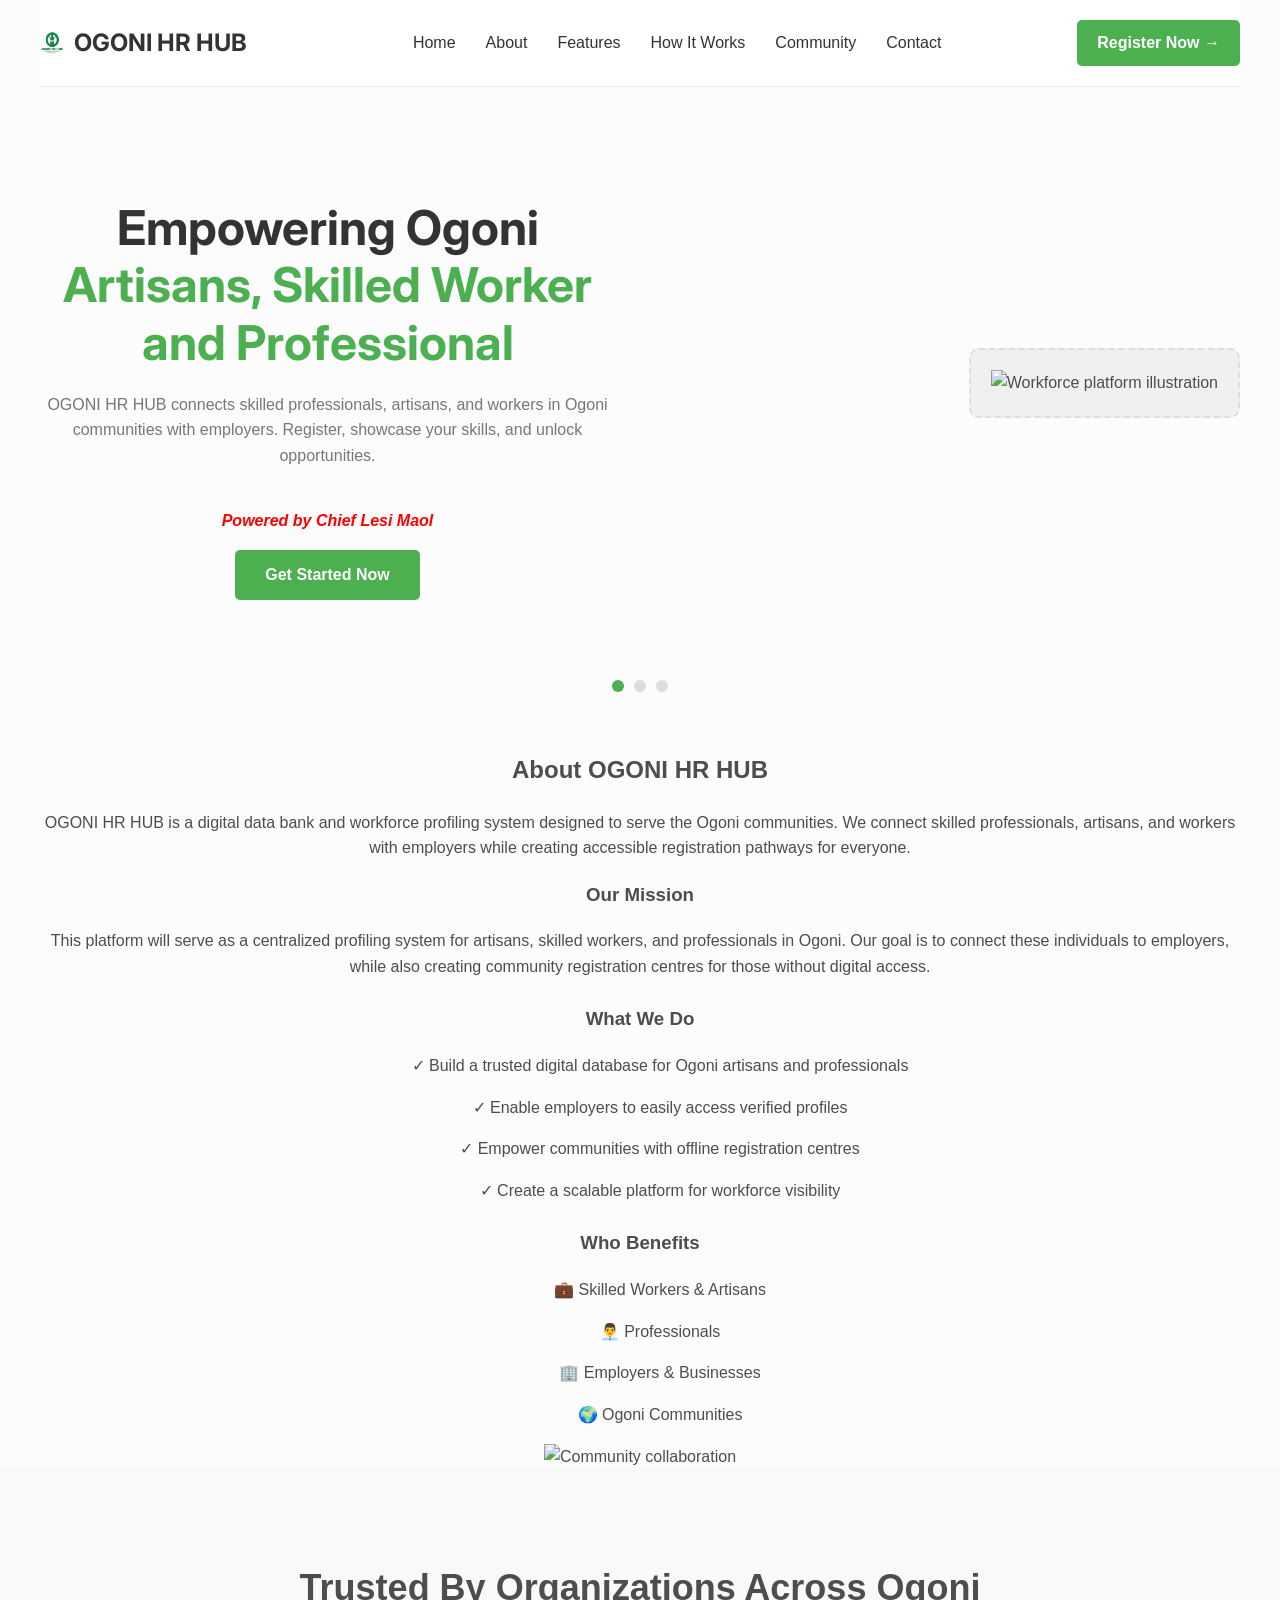
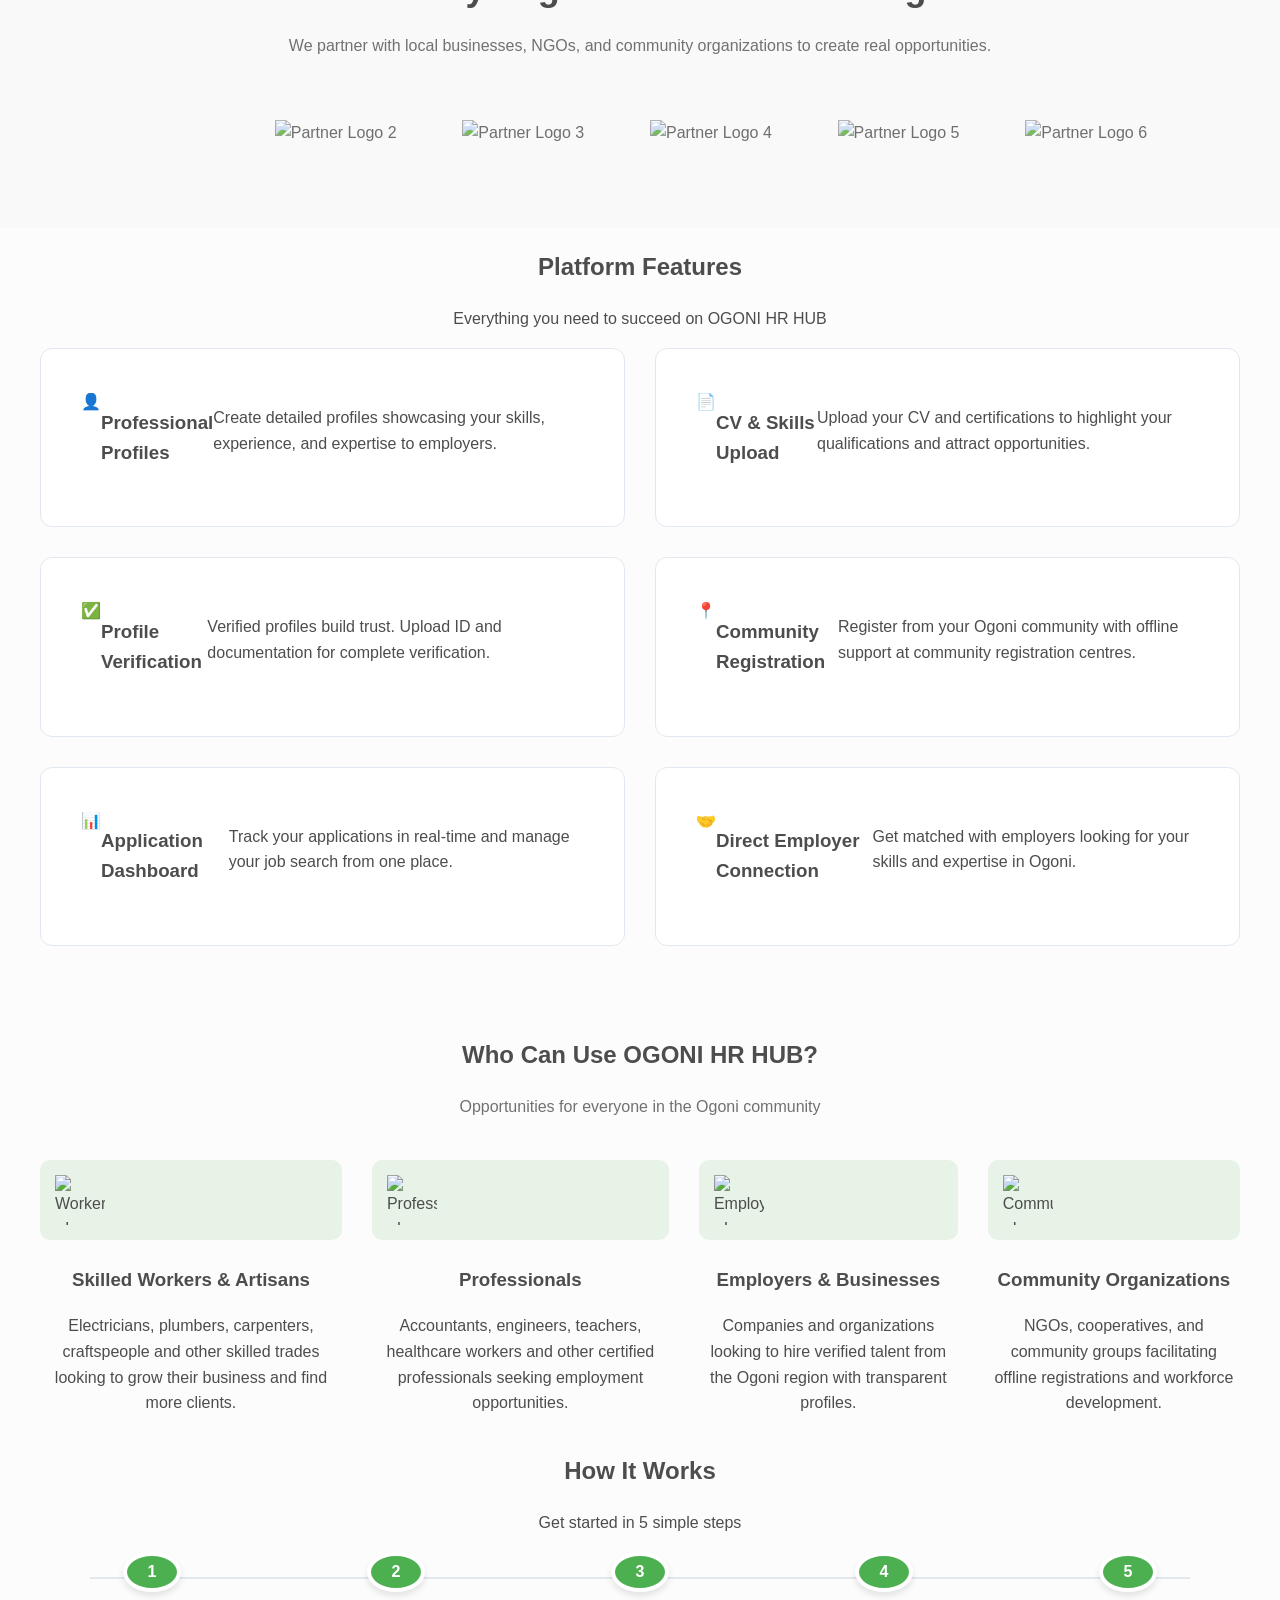
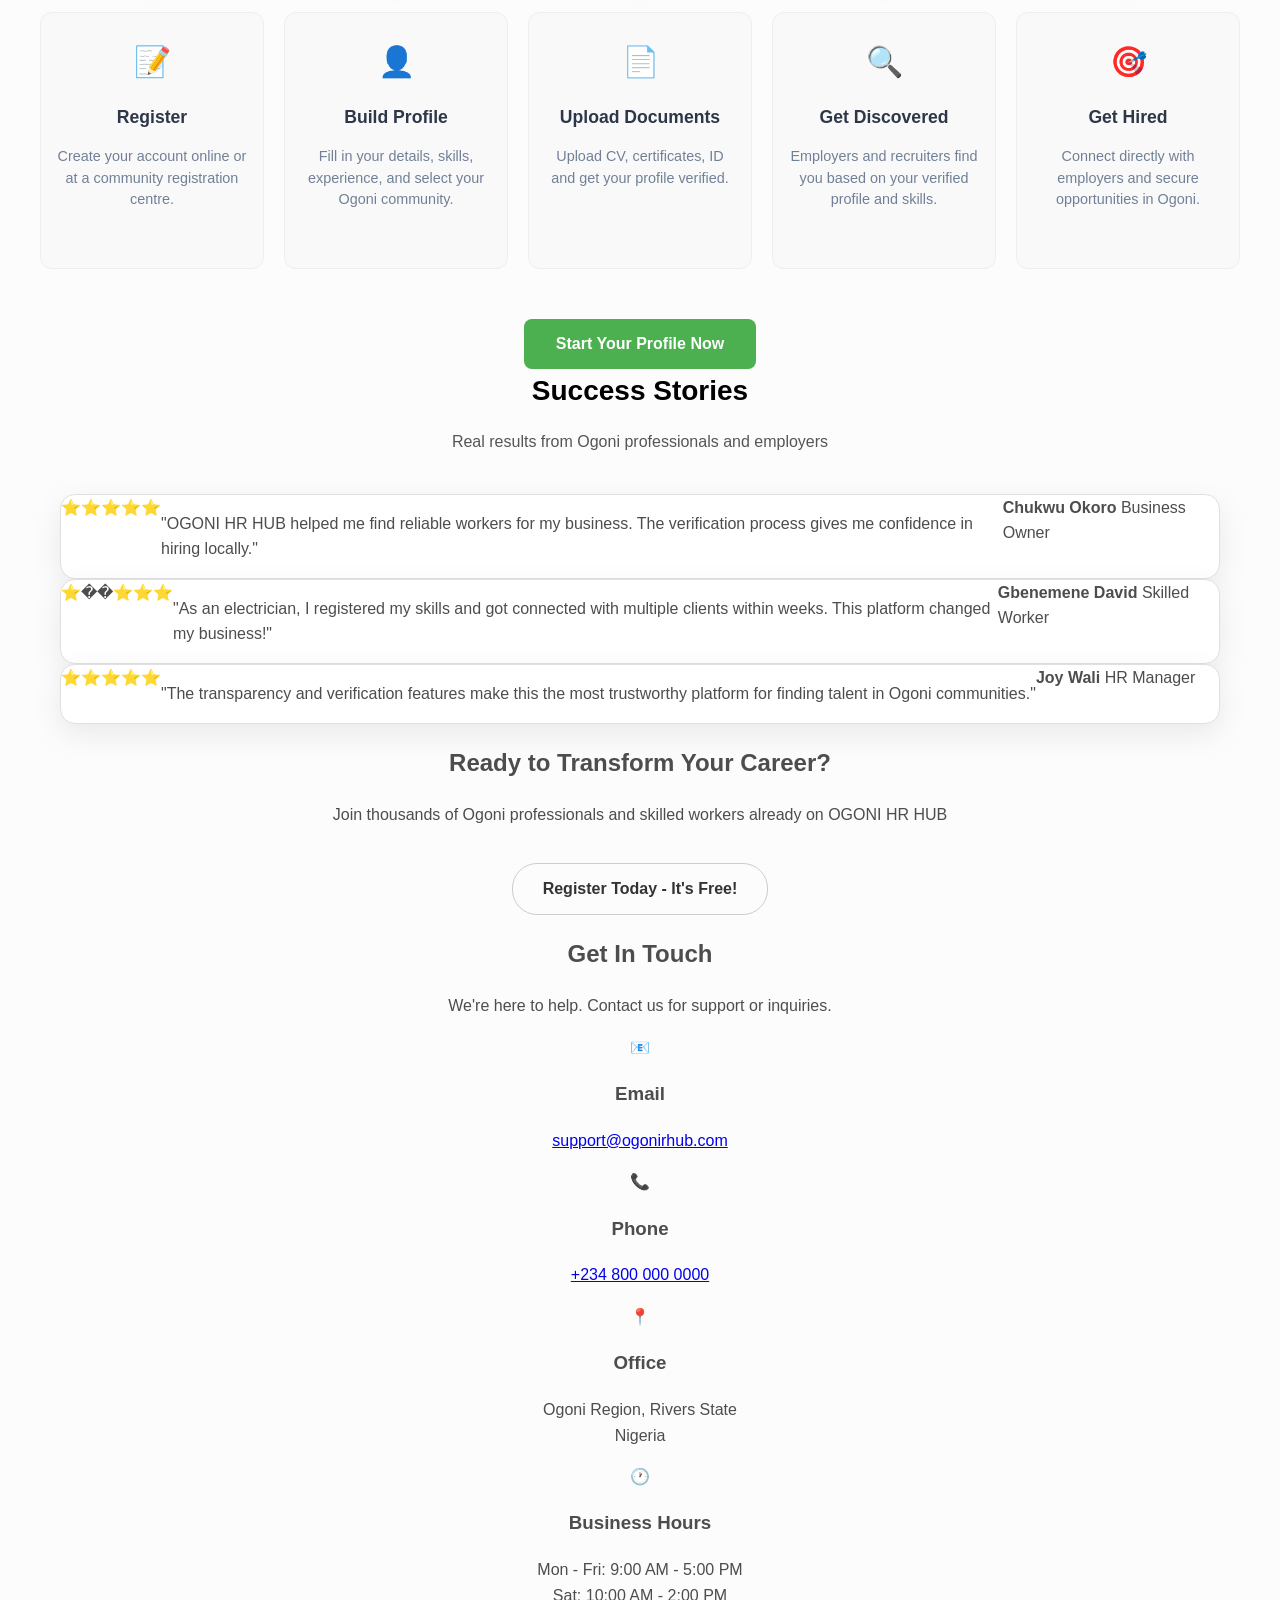
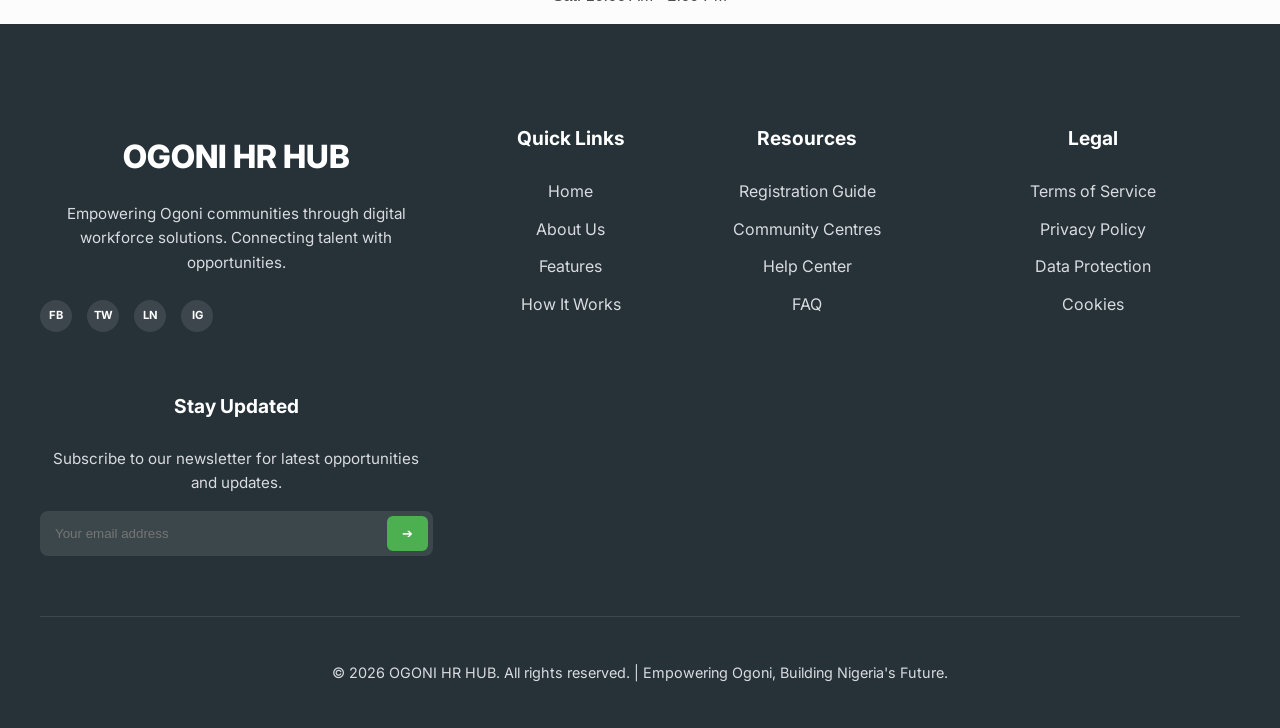
==== commit 82b475ec: "Add files via upload" ====
--- a/index.html
+++ b/index.html
@@ -3,7 +3,7 @@
 <head>
     <meta charset="UTF-8">
     <meta name="viewport" content="width=device-width, initial-scale=1.0">
-    <title>OGONI JOB HUB</title>
+    <title>OGONI HR HUB - Digital Workforce Platform</title>
     <link rel="stylesheet" href="style.css">
     <link rel="preconnect" href="https://fonts.googleapis.com">
     <link rel="preconnect" href="https://fonts.gstatic.com" crossorigin>
@@ -14,8 +14,8 @@
     <div class="container">
         <header>
             <a href="index.html" class="logo">
-                <img src="https://images.unsplash.com/vector-1739887191008-d6df8d48b1a9?q=80&w=580&auto=format&fit=crop&ixlib=rb-4.1.0&ixid=M3wxMjA3fDB8MHxwaG90by1wYWdlfHx8fGVufDB8fHx8fA%3D%3D" alt="Logo Icon" class="logo-icon">
-                OGONI JOB HUB
+                <img src="hero-illustration.png" alt="Logo Icon" class="logo-icon">
+                OGONI HR HUB
             </a>
             
             <button class="menu-toggle" aria-label="Toggle navigation">
@@ -24,29 +24,31 @@
 
             <nav>
                 <ul class="nav-links">
-                    <li><a href="#home">Home</a></li>
-                    <li><a href="#features">Features</a></li>
-                    <li><a href="#community">Community</a></li>
-                    <li><a href="#blog">Blog</a></li>
-                    <li><a href="#">Premium</a></li>
+                    <li><a href="#home" class="nav-link">Home</a></li>
+                    <li><a href="#about" class="nav-link">About</a></li>
+                    <li><a href="#features" class="nav-link">Features</a></li>
+                    <li><a href="#how-it-works" class="nav-link">How It Works</a></li>
+                    <li><a href="#community" class="nav-link">Community</a></li>
+                    <li><a href="#contact" class="nav-link">Contact</a></li>
                 </ul>
             </nav>
             
             <a href="#" class="nav-button header-register" id="header-register-btn">Register Now →</a>
         </header>
 
-        <main class="hero">
+        <main class="hero" id="home">
             <div class="hero-text">
                 <h1 class="hero-title">
-                    Find Jobs That Match Your Skills<br>
-                    <span class="highlight">Upload Your CV Today</span>
+                    Empowering Ogoni<br>
+                    <span class="highlight">Artisans, Skilled Worker and Professional</span>
                 </h1>
-                <p class="hero-subtitle">Create an account, upload your CV, and get matched with people who need your services.</p>
-                <a href="#" class="hero-button" id="hero-register-btn">Register</a>
+                <p class="hero-subtitle">OGONI HR HUB connects skilled professionals, artisans, and workers in Ogoni communities with employers. Register, showcase your skills, and unlock opportunities.</p>
+                <p style="font-family: 'Franklin Gothic Medium', 'Arial Narrow', Arial, sans-serif; font-weight: bold; font-style: italic; color: red;">Powered by Chief Lesi Maol</p>
+                <a href="#" class="hero-button" id="hero-register-btn">Get Started Now</a>
             </div>
             
             <div class="hero-image-container">
-                <img src="https://plus.unsplash.com/premium_vector-1682310651540-1b314bb8e965?q=80&w=613&auto=format&fit=crop&ixlib=rb-4.1.0&ixid=M3wxMjA3fDB8MHxwaG90by1wYWdlfHx8fGVufDB8fHx8fA%3D%3D" alt="Job platform illustration" class="hero-main-image">
+                <img src="https://plus.unsplash.com/premium_vector-1682310651540-1b314bb8e965?q=80&w=613&auto=format&fit=crop&ixlib=rb-4.1.0&ixid=M3wxMjA3fDB8MHxwaG90by1wYWdlfHx8fGVufDB8fHx8fA%3D%3D" alt="Workforce platform illustration" class="hero-main-image">
             </div>
         </main>
 
@@ -57,304 +59,357 @@
         </div>
     </div>
 
-<section class="clients-community-section">
-    <div class="container clients-section">
-        <h2 class="section-title">Our Employers & Partners</h2>
-        <p class="section-subtitle">We connect job seekers with trusted businesses and individuals looking for skilled workers.</p>
-        
-        <div class="logo-carousel">
-            <div class="logo-item"><img src="[data-uri]" alt="Client Logo 1"></div>
-            <div class="logo-item"><img src="https://media.telanganatoday.com/wp-content/uploads/2025/01/LinkedIn-launches-AI-powered-job-match-feature-to-simplify-job-search-recruitment.jpg" alt="Client Logo 2"></div>
-            <div class="logo-item"><img src="https://encrypted-tbn0.gstatic.com/images?q=tbn:ANd9GcTcnaKAZ-Ddg764o6f7TZvrS_pZCM8-nYzYng&s" alt="Client Logo 3"></div>
-            <div class="logo-item"><img src="https://encrypted-tbn0.gstatic.com/images?q=tbn:ANd9GcTOSTFz-AAoDdOM9OtNvo9nnyXvbtonD1l3hQ&s" alt="Client Logo 4"></div>
-            <div class="logo-item"><img src="https://encrypted-tbn0.gstatic.com/images?q=tbn:ANd9GcTLu29cD1sW_Vty4d1w7VWSBCR9CxFFZ4S2TA&s" alt="Client Logo 5"></div>
-            <div class="logo-item"><img src="https://www.hrotoday.com/wp-content/uploads/2023/01/Flexjobs.png" alt="Client Logo 6"></div>
-            <div class="logo-item"><img src="https://encrypted-tbn0.gstatic.com/images?q=tbn:ANd9GcToP1eLHR15wSIAOqsFja4jUI2dh4eG72BfWQ&s" alt="Client Logo 7"></div>
-        </div>
-    </div>
-
-    <div class="container community-section">
-        <h2 class="main-heading">Manage your job search in one place</h2>
-        <p class="community-subtitle">Who is OGONI JOB HUB for?</p>
-        
-        <div class="card-grid">
-            <div class="card">
-                <div class="icon-wrapper">
-                    <img src="https://plus.unsplash.com/premium_photo-1683121855240-5d3f67a5fdec?w=500&auto=format&fit=crop&q=60&ixlib=rb-4.1.0&ixid=M3wxMjA3fDB8MHxzZWFyY2h8MXx8aGlyaW5nfGVufDB8fDB8fHww" alt="Job Seekers Icon" class="card-icon">
-                </div>
-                <h3>Job Seekers</h3>
-            </div>
+    <!-- ABOUT SECTION -->
+    <section id="about" class="about-section">
+        <div class="container">
+            <div class="about-header">
+                <h2>About OGONI HR HUB</h2>
+                <p>OGONI HR HUB is a digital data bank and workforce profiling system designed to serve the Ogoni communities. We connect skilled professionals, artisans, and workers with employers while creating accessible registration pathways for everyone.</p>
+            </div>
+
+            <div class="about-content">
+                <div class="about-text">
+                    <h3>Our Mission</h3>
+                    <p>This platform will serve as a centralized profiling system for artisans, skilled workers, and professionals in Ogoni. Our goal is to connect these individuals to employers, while also creating community registration centres for those without digital access.</p>
+                    
+                    <h3 style="margin-top: 25px;">What We Do</h3>
+                    <ul class="about-list">
+                        <p>✓ Build a trusted digital database for Ogoni artisans and professionals</p>
+                        <p>✓ Enable employers to easily access verified profiles</p>
+                        <p>✓ Empower communities with offline registration centres</p>
+                        <p>✓ Create a scalable platform for workforce visibility</p>
+                    </ul>
+
+                    <h3 style="margin-top: 25px;">Who Benefits</h3>
+                    <ul class="about-list">
+                        <p>💼 Skilled Workers & Artisans</p>
+                        <p>👨‍💼 Professionals</p>
+                        <p>🏢 Employers & Businesses</p>
+                        <p>🌍 Ogoni Communities</p>
+                    </ul>
+                </div>
+
+                <div class="about-image">
+                    <img src="https://images.unsplash.com/photo-1552664730-d307ca884978?q=80&w=600&auto=format&fit=crop&ixlib=rb-4.1.0&ixid=M3wxMjA3fDB8MHxwaG90by1wYWdlfHx8fGVufDB8fHx8fA%3D%3D" alt="Community collaboration">
+                </div>
+            </div>
+        </div>
+    </section>
+
+    <!-- CLIENTS & PARTNERS SECTION -->
+    <section class="clients-community-section">
+        <div class="container clients-section">
+            <h2 class="section-title">Trusted By Organizations Across Ogoni</h2>
+            <p class="section-subtitle">We partner with local businesses, NGOs, and community organizations to create real opportunities.</p>
             
-            <div class="card">
-                <div class="icon-wrapper">
-                    <img src="https://images.unsplash.com/photo-1507679799987-c73779587ccf?q=80&w=871&auto=format&fit=crop&ixlib=rb-4.1.0&ixid=M3wxMjA3fDB8MHxwaG90by1wYWdlfHx8fGVufDB8fHx8fA%3D%3D" alt="Employers Icon" class="card-icon">
-                </div>
-                <h3>Employers</h3>
-                <p>Find qualified candidates quickly and easily for your business needs.</p>
-            </div>
+            <div class="logo-carousel">
+                <div class="logo-item"><img src="[data-uri]" alt="Partner Logo 1"></div>
+                <div class="logo-item"><img src="https://media.telanganatoday.com/wp-content/uploads/2025/01/LinkedIn-launches-AI-powered-job-match-feature-to-simplify-job-search-recruitment.jpg" alt="Partner Logo 2"></div>
+                <div class="logo-item"><img src="https://encrypted-tbn0.gstatic.com/images?q=tbn:ANd9GcTcnaKAZ-Ddg764o6f7TZvrS_pZCM8-nYzYng&s" alt="Partner Logo 3"></div>
+                <div class="logo-item"><img src="https://encrypted-tbn0.gstatic.com/images?q=tbn:ANd9GcTOSTFz-AAoDdOM9OtNvo9nnyXvbtonD1l3hQ&s" alt="Partner Logo 4"></div>
+                <div class="logo-item"><img src="https://encrypted-tbn0.gstatic.com/images?q=tbn:ANd9GcTLu29cD1sW_Vty4d1w7VWSBCR9CxFFZ4S2TA&s" alt="Partner Logo 5"></div>
+                <div class="logo-item"><img src="https://www.hrotoday.com/wp-content/uploads/2023/01/Flexjobs.png" alt="Partner Logo 6"></div>
+            </div>
+        </div>
+    </section>
+
+    <!-- FEATURES SECTION -->
+    <section id="features" class="features-section">
+        <div class="container">
+            <div class="section-header">
+                <h2>Platform Features</h2>
+                <p>Everything you need to succeed on OGONI HR HUB</p>
+            </div>
+
+            <div class="features-grid">
+                <div class="feature-card">
+                    <div class="feature-icon">👤</div>
+                    <h3>Professional Profiles</h3>
+                    <p>Create detailed profiles showcasing your skills, experience, and expertise to employers.</p>
+                </div>
+
+                <div class="feature-card">
+                    <div class="feature-icon">📄</div>
+                    <h3>CV & Skills Upload</h3>
+                    <p>Upload your CV and certifications to highlight your qualifications and attract opportunities.</p>
+                </div>
+
+                <div class="feature-card">
+                    <div class="feature-icon">✅</div>
+                    <h3>Profile Verification</h3>
+                    <p>Verified profiles build trust. Upload ID and documentation for complete verification.</p>
+                </div>
+
+                <div class="feature-card">
+                    <div class="feature-icon">📍</div>
+                    <h3>Community Registration</h3>
+                    <p>Register from your Ogoni community with offline support at community registration centres.</p>
+                </div>
+
+                <div class="feature-card">
+                    <div class="feature-icon">📊</div>
+                    <h3>Application Dashboard</h3>
+                    <p>Track your applications in real-time and manage your job search from one place.</p>
+                </div>
+
+                <div class="feature-card">
+                    <div class="feature-icon">🤝</div>
+                    <h3>Direct Employer Connection</h3>
+                    <p>Get matched with employers looking for your skills and expertise in Ogoni.</p>
+                </div>
+            </div>
+        </div>
+    </section>
+
+    <!-- COMMUNITY SECTION -->
+    <section id="community" class="community-section">
+        <div class="container">
+            <h2>Who Can Use OGONI HR HUB?</h2>
+            <p class="section-subtitle">Opportunities for everyone in the Ogoni community</p>
             
-            <div class="card">
-                <div class="icon-wrapper">
-                    <img src="https://images.unsplash.com/photo-1517048676732-d65bc937f952?q=80&w=870&auto=format&fit=crop&ixlib=rb-4.1.0&ixid=M3wxMjA3fDB8MHxwaG90by1wYWdlfHx8fGVufDB8fHx8fA%3D%3D" alt="Freelancers Icon" class="card-icon">
-                </div>
-                <h3>Freelancers & Skilled Workers</h3>
-            </div>
-        </div>
-    </div>
-</section>
-
-<section class="testimonial-slider-section">
-    <div class="testimonial-header">
-        <h2>TESTIMONIALS: REAL STORIES FROM JOB SEEKERS & EMPLOYERS</h2>
-        <p>See how OGONI JOB HUB is connecting people to opportunities.</p>
-    </div>
-
-    <div class="slider-container">
-        <div class="slider-track">
-            <div class="testimonial-card main-card">
-                <div class="card-image">
-                    <img src="https://images.unsplash.com/photo-1605602517387-ec78b947335e?q=80&w=375&auto=format&fit=crop&ixlib=rb-4.1.0&ixid=M3wxMjA3fDB8MHxwaG90by1wYWdlfHx8fGVufDB8fHx8fA%3D%3D" alt="User">
-                </div>
-                <div class="card-content">
-                    <h4>Success Story</h4>
-                    <h5>OGONI JOB HUB User</h5>
-                    <blockquote>
-                        "OGONI JOB HUB helped me connect with people who needed my skills. I uploaded my CV and started getting job offers almost immediately."
-                    </blockquote>
-                    <div class="author-info">
-                        <div class="logo-circle">OJH</div>
-                        <div>
-                            <strong>Community Member</strong><br>
-                            <span>Verified User</span>
-                        </div>
-                    </div>
-                </div>
-            </div>
-
-            <div class="testimonial-card side-card">
-                <img src="https://images.unsplash.com/photo-1552493450-2b5ce80ed13f?q=80&w=814&auto=format&fit=crop&ixlib=rb-4.1.0&ixid=M3wxMjA3fDB8MHxwaG90by1wYWdlfHx8fGVufDB8fHx8fA%3D%3D" alt="Team">
-                <div class="side-content">
-                    <p>...helped me find workers fast...</p>
-                    <span>Employers</span>
-                </div>
-            </div>
-
-            <div class="testimonial-card side-card">
-                <img src="https://images.unsplash.com/photo-1440451185281-11ff5853ce0a?q=80&w=774&auto=format&fit=crop&ixlib=rb-4.1.0&ixid=M3wxMjA3fDB8MHxwaG90by1wYWdlfHx8fGVufDB8fHx8fA%3D%3D" alt="Career">
-                <div class="side-content">
-                    <p>...I got hired within days...</p>
-                    <span>Job Seekers</span>
-                </div>
+            <div class="card-grid">
+                <div class="community-card">
+                    <div class="icon-wrapper">
+                        <img src="https://images.unsplash.com/photo-1552664730-d307ca884978?q=80&w=400&auto=format&fit=crop&ixlib=rb-4.1.0" alt="Workers Icon" class="card-icon">
+                    </div>
+                    <h3>Skilled Workers & Artisans</h3>
+                    <p>Electricians, plumbers, carpenters, craftspeople and other skilled trades looking to grow their business and find more clients.</p>
+                </div>
+                
+                <div class="community-card">
+                    <div class="icon-wrapper">
+                        <img src="https://images.unsplash.com/photo-1507679799987-c73779587ccf?q=80&w=400&auto=format&fit=crop&ixlib=rb-4.1.0" alt="Professionals Icon" class="card-icon">
+                    </div>
+                    <h3>Professionals</h3>
+                    <p>Accountants, engineers, teachers, healthcare workers and other certified professionals seeking employment opportunities.</p>
+                </div>
+                
+                <div class="community-card">
+                    <div class="icon-wrapper">
+                        <img src="https://images.unsplash.com/photo-1517048676732-d65bc937f952?q=80&w=400&auto=format&fit=crop&ixlib=rb-4.1.0" alt="Employers Icon" class="card-icon">
+                    </div>
+                    <h3>Employers & Businesses</h3>
+                    <p>Companies and organizations looking to hire verified talent from the Ogoni region with transparent profiles.</p>
+                </div>
+
+                <div class="community-card">
+                    <div class="icon-wrapper">
+                        <img src="https://images.unsplash.com/photo-1552664045-5658f707587c?q=80&w=400&auto=format&fit=crop&ixlib=rb-4.1.0" alt="Community Icon" class="card-icon">
+                    </div>
+                    <h3>Community Organizations</h3>
+                    <p>NGOs, cooperatives, and community groups facilitating offline registrations and workforce development.</p>
+                </div>
+            </div>
+        </div>
+    </section>
+
+    <!-- HOW IT WORKS SECTION -->
+    <section id="how-it-works" class="how-it-works-section">
+        <div class="container">
+            <div class="section-header">
+                <h2>How It Works</h2>
+                <p>Get started in 5 simple steps</p>
+            </div>
+
+            <div class="process-wrapper">
+                <div class="process-step">
+                    <div class="step-number">1</div>
+                    <div class="step-card">
+                        <div class="step-icon">📝</div>
+                        <h3>Register</h3>
+                        <p>Create your account online or at a community registration centre.</p>
+                    </div>
+                </div>
+
+                <div class="process-step">
+                    <div class="step-number">2</div>
+                    <div class="step-card">
+                        <div class="step-icon">👤</div>
+                        <h3>Build Profile</h3>
+                        <p>Fill in your details, skills, experience, and select your Ogoni community.</p>
+                    </div>
+                </div>
+
+                <div class="process-step">
+                    <div class="step-number">3</div>
+                    <div class="step-card">
+                        <div class="step-icon">📄</div>
+                        <h3>Upload Documents</h3>
+                        <p>Upload CV, certificates, ID and get your profile verified.</p>
+                    </div>
+                </div>
+
+                <div class="process-step">
+                    <div class="step-number">4</div>
+                    <div class="step-card">
+                        <div class="step-icon">🔍</div>
+                        <h3>Get Discovered</h3>
+                        <p>Employers and recruiters find you based on your verified profile and skills.</p>
+                    </div>
+                </div>
+
+                <div class="process-step">
+                    <div class="step-number">5</div>
+                    <div class="step-card">
+                        <div class="step-icon">🎯</div>
+                        <h3>Get Hired</h3>
+                        <p>Connect directly with employers and secure opportunities in Ogoni.</p>
+                    </div>
+                </div>
+            </div>
+
+            <div class="cta-wrapper">
+                <button class="primary-btn" id="start-btn">Start Your Profile Now</button>
+            </div>
+        </div>
+    </section>
+
+    <!-- TESTIMONIALS SECTION -->
+    <section class="testimonial-section">
+        <div class="container">
+            <div class="testimonial-header">
+                <h2>Success Stories</h2>
+                <p>Real results from Ogoni professionals and employers</p>
+            </div>
+
+            <div class="testimonials-grid">
+                <div class="testimonial-card">
+                    <div class="stars">⭐⭐⭐⭐⭐</div>
+                    <p class="testimonial-text">"OGONI HR HUB helped me find reliable workers for my business. The verification process gives me confidence in hiring locally."</p>
+                    <div class="author">
+                        <strong>Chukwu Okoro</strong>
+                        <span>Business Owner</span>
+                    </div>
+                </div>
+
+                <div class="testimonial-card">
+                    <div class="stars">⭐��⭐⭐⭐</div>
+                    <p class="testimonial-text">"As an electrician, I registered my skills and got connected with multiple clients within weeks. This platform changed my business!"</p>
+                    <div class="author">
+                        <strong>Gbenemene David</strong>
+                        <span>Skilled Worker</span>
+                    </div>
+                </div>
+
+                <div class="testimonial-card">
+                    <div class="stars">⭐⭐⭐⭐⭐</div>
+                    <p class="testimonial-text">"The transparency and verification features make this the most trustworthy platform for finding talent in Ogoni communities."</p>
+                    <div class="author">
+                        <strong>Joy Wali</strong>
+                        <span>HR Manager</span>
+                    </div>
+                </div>
+            </div>
+        </div>
+    </section>
+
+    <!-- CTA SECTION -->
+    <section class="cta-section">
+        <div class="container">
+            <h2>Ready to Transform Your Career?</h2>
+            <p>Join thousands of Ogoni professionals and skilled workers already on OGONI HR HUB</p>
+            <a href="#" class="cta-button" id="cta-main-btn">Register Today - It's Free!</a>
+        </div>
+    </section>
+
+    <!-- CONTACT SECTION -->
+    <section id="contact" class="contact-section">
+        <div class="container">
+            <div class="section-header">
+                <h2>Get In Touch</h2>
+                <p>We're here to help. Contact us for support or inquiries.</p>
+            </div>
+
+            <div class="contact-grid">
+                <div class="contact-card">
+                    <div class="contact-icon">📧</div>
+                    <h3>Email</h3>
+                    <p><a href="mailto:support@ogonirhub.com">support@ogonirhub.com</a></p>
+                </div>
+
+                <div class="contact-card">
+                    <div class="contact-icon">📞</div>
+                    <h3>Phone</h3>
+                    <p><a href="tel:+234800000000">+234 800 000 0000</a></p>
+                </div>
+
+                <div class="contact-card">
+                    <div class="contact-icon">📍</div>
+                    <h3>Office</h3>
+                    <p>Ogoni Region, Rivers State<br>Nigeria</p>
+                </div>
+
+                <div class="contact-card">
+                    <div class="contact-icon">🕐</div>
+                    <h3>Business Hours</h3>
+                    <p>Mon - Fri: 9:00 AM - 5:00 PM<br>Sat: 10:00 AM - 2:00 PM</p>
+                </div>
+            </div>
+        </div>
+    </section>
+
+    <!-- FOOTER -->
+    <footer class="site-footer">
+        <div class="container">
+            <div class="footer-grid">
+                
+                <div class="footer-col brand-col">
+                    <h2 class="footer-logo">OGONI HR HUB</h2>
+                    <p>Empowering Ogoni communities through digital workforce solutions. Connecting talent with opportunities.</p>
+                    <div class="social-links">
+                        <a href="#" title="Facebook"><span>FB</span></a>
+                        <a href="#" title="Twitter"><span>TW</span></a>
+                        <a href="#" title="LinkedIn"><span>LN</span></a>
+                        <a href="#" title="Instagram"><span>IG</span></a>
+                    </div>
+                </div>
+
+                <div class="footer-col">
+                    <h3>Quick Links</h3>
+                    <ul>
+                        <li><a href="#home">Home</a></li>
+                        <li><a href="#about">About Us</a></li>
+                        <li><a href="#features">Features</a></li>
+                        <li><a href="#how-it-works">How It Works</a></li>
+                    </ul>
+                </div>
+
+                <div class="footer-col">
+                    <h3>Resources</h3>
+                    <ul>
+                        <li><a href="#">Registration Guide</a></li>
+                        <li><a href="#">Community Centres</a></li>
+                        <li><a href="#">Help Center</a></li>
+                        <li><a href="#">FAQ</a></li>
+                    </ul>
+                </div>
+
+                <div class="footer-col">
+                    <h3>Legal</h3>
+                    <ul>
+                        <li><a href="#">Terms of Service</a></li>
+                        <li><a href="#">Privacy Policy</a></li>
+                        <li><a href="#">Data Protection</a></li>
+                        <li><a href="#">Cookies</a></li>
+                    </ul>
+                </div>
+
+                <div class="footer-col contact-col">
+                    <h3>Stay Updated</h3>
+                    <p>Subscribe to our newsletter for latest opportunities and updates.</p>
+                    <form class="footer-form">
+                        <input type="email" placeholder="Your email address" required>
+                        <button type="submit">➔</button>
+                    </form>
+                </div>
+
             </div>
             
-            <div class="testimonial-card main-card">
-            </div>
-        </div>
-    </div>
-
-    <div class="slider-controls">
-        <span class="arrow">←</span>
-        <div class="dots">
-            <span class="dot active"></span>
-            <span class="dot"></span>
-            <span class="dot"></span>
-            <span class="dot"></span>
-        </div>
-        <span class="auto-label">AUTOMATIC SLIDE</span>
-    </div>
-
-    <div class="footer-cta">
-        <p>Experience smooth and continuous browsing of job opportunities.</p>
-        <a href="#" class="cta-button">EXPLORE JOB OPPORTUNITIES</a>
-    </div>
-</section>
-
-<section class="job-seeker-purpose">
-  <div class="container">
-    <div class="header-content">
-      <h2>WHY JOIN OGONI JOB HUB?</h2>
-      <p>Connecting talent with real opportunities in your community.</p>
-    </div>
-
-    <div class="features-grid">
-      <div class="feature-card">
-        <div class="icon-box"></div>
-        <div class="card-text">
-          <h3>Smart Job Matching</h3>
-          <ul>
-            <li>Get matched based on your skills</li>
-            <li>Connect directly with employers</li>
-            <li>Discover opportunities near you</li>
-          </ul>
-          <a href="#" class="learn-more" onclick="handleCTAClick(event)">Find a Job →</a>
-        </div>
-      </div>
-
-      <div class="feature-card">
-        <div class="icon-box"></div>
-        <div class="card-text">
-          <h3>Build Your Profile</h3>
-          <ul>
-            <li>Upload your CV easily</li>
-            <li>Highlight your experience</li>
-            <li>Increase your visibility</li>
-          </ul>
-          <a href="#" class="learn-more" onclick="handleCTAClick(event)">Create Profile →</a>
-        </div>
-      </div>
-
-      <div class="feature-card">
-        <div class="icon-box"></div>
-        <div class="card-text">
-          <h3>Get Hired Faster</h3>
-          <ul>
-            <li>Employers contact you directly</li>
-            <li>No long application process</li>
-            <li>Quick hiring process</li>
-          </ul>
-          <a href="#" class="learn-more" onclick="handleCTAClick(event)">Start Now →</a>
-        </div>
-      </div>
-
-      <div class="feature-card">
-        <div class="icon-box"></div>
-        <div class="card-text">
-          <h3>Local Opportunities</h3>
-          <ul>
-            <li>Find jobs near you</li>
-            <li>Work with trusted people</li>
-            <li>Grow your network</li>
-          </ul>
-          <a href="#" class="learn-more" onclick="handleCTAClick(event)">Explore Jobs →</a>
-        </div>
-      </div>
-    </div>
-
-    <div class="cta-wrapper"></div>
-  </div>
-</section>
-
-<section class="application-process">
-  <div class="container">
-    <div class="header-content">
-      <h2>How It Works</h2>
-      <p>Start your journey to getting hired in simple steps.</p>
-    </div>
-
-    <div class="process-wrapper">
-      <div class="process-step">
-        <div class="step-number">1</div>
-        <div class="step-card">
-          <div class="step-icon">👤</div>
-          <h3>Create Account</h3>
-          <p>Sign up and create your profile in minutes.</p>
-        </div>
-      </div>
-
-      <div class="process-step">
-        <div class="step-number">2</div>
-        <div class="step-card">
-          <div class="step-icon">📄</div>
-          <h3>Upload CV</h3>
-          <p>Upload your CV and showcase your skills.</p>
-        </div>
-      </div>
-
-      <div class="process-step">
-        <div class="step-number">3</div>
-        <div class="step-card">
-          <div class="step-icon">🔍</div>
-          <h3>Get Matched</h3>
-          <p>We connect you with people who need your service.</p>
-        </div>
-      </div>
-
-      <div class="process-step">
-        <div class="step-number">4</div>
-        <div class="step-card">
-          <div class="step-icon">🎯</div>
-          <h3>Connect</h3>
-          <p>Employers contact you or you apply directly.</p>
-        </div>
-      </div>
-
-      <div class="process-step">
-        <div class="step-number">5</div>
-        <div class="step-card">
-          <div class="step-icon">🤝</div>
-          <h3>Get Hired</h3>
-          <p>Secure jobs and start earning.</p>
-        </div>
-      </div>
-    </div>
-
-    <div class="cta-wrapper">
-      <button class="primary-btn" id="start-btn">Start Your Process Now</button>
-    </div>
-  </div>
-</section>
-
-<footer class="site-footer">
-  <div class="container">
-    <div class="footer-grid">
-      
-      <div class="footer-col brand-col">
-        <h2 class="footer-logo">OGONI JOB HUB</h2>
-        <p>Connecting job seekers with real opportunities and helping employers find the right talent quickly and easily.</p>
-        <div class="social-links">
-          <a href="#"><span>FB</span></a>
-          <a href="#"><span>TW</span></a>
-          <a href="#"><span>LN</span></a>
-          <a href="#"><span>IG</span></a>
-        </div>
-      </div>
-
-      <div class="footer-col">
-        <h3>Company</h3>
-        <ul>
-          <li><a href="#">About Us</a></li>
-          <li><a href="#">Employers</a></li>
-          <li><a href="#">Testimonials</a></li>
-          <li><a href="#">Jobs</a></li>
-        </ul>
-      </div>
-
-      <div class="footer-col">
-        <h3>Support</h3>
-        <ul>
-          <li><a href="#">Help Center</a></li>
-          <li><a href="#">Terms of Service</a></li>
-          <li><a href="#">Legal</a></li>
-          <li><a href="#">Privacy Policy</a></li>
-        </ul>
-      </div>
-
-      <div class="footer-col contact-col">
-        <h3>Stay Connected</h3>
-        <div class="contact-item">
-          <span class="icon">📧</span>
-          <a href="mailto:support@ogonijobhub.com">support@ogonijobhub.com</a>
-        </div>
-        <div class="contact-item">
-          <span class="icon">📞</span>
-          <a href="tel:+234000000000">+234 XXX XXX XXXX</a>
-        </div>
-        <div class="newsletter">
-          <p>Subscribe to our newsletter</p>
-          <form class="footer-form">
-            <input type="email" placeholder="Your email address" required>
-            <button type="submit">➔</button>
-          </form>
-        </div>
-      </div>
-
-    </div>
-    
-    <div class="footer-bottom">
-      <p>&copy; 2026 OGONI JOB HUB. All rights reserved.</p>
-    </div>
-  </div>
-</footer>
+            <div class="footer-bottom">
+                <p>&copy; 2026 OGONI HR HUB. All rights reserved. | Empowering Ogoni, Building Nigeria's Future.</p>
+            </div>
+        </div>
+    </footer>
 
 <script src="https://cdn.jsdelivr.net/npm/@supabase/supabase-js@2"></script>
 <script>
@@ -375,20 +430,35 @@
 
   // Check auth status and setup buttons
   function setupAuthButtons() {
-    const headerRegisterBtn = document.getElementById('header-register-btn');
-    const heroRegisterBtn = document.getElementById('hero-register-btn');
-    const startBtn = document.getElementById('start-btn');
-
-    // Add click handlers
-    if (headerRegisterBtn) {
-      headerRegisterBtn.addEventListener('click', handleAuthRedirect);
-    }
-    if (heroRegisterBtn) {
-      heroRegisterBtn.addEventListener('click', handleAuthRedirect);
-    }
-    if (startBtn) {
-      startBtn.addEventListener('click', handleAuthRedirect);
-    }
+    const buttons = [
+      document.getElementById('header-register-btn'),
+      document.getElementById('hero-register-btn'),
+      document.getElementById('start-btn'),
+      document.getElementById('cta-main-btn')
+    ];
+
+    buttons.forEach(btn => {
+      if (btn) {
+        btn.addEventListener('click', handleAuthRedirect);
+      }
+    });
+
+    // Smooth scroll for nav links
+    document.querySelectorAll('.nav-link').forEach(link => {
+      link.addEventListener('click', function(e) {
+        const href = this.getAttribute('href');
+        if (href.startsWith('#')) {
+          e.preventDefault();
+          const target = document.querySelector(href);
+          if (target) {
+            target.scrollIntoView({ behavior: 'smooth' });
+            // Close mobile menu if open
+            document.querySelector('.menu-toggle').classList.remove('active');
+            document.querySelector('nav').classList.remove('active');
+          }
+        }
+      });
+    });
   }
 
   // Handle authentication and redirect
@@ -401,27 +471,27 @@
     }
 
     try {
-      // Check if user is logged in
       const { data: { user } } = await supabaseClient.auth.getUser();
 
       if (user) {
-        // User is logged in, go to dashboard
         window.location = 'dashboard.html';
       } else {
-        // User is not logged in, go to create account
         window.location = 'create.html';
       }
     } catch (error) {
       console.error('Auth check error:', error);
-      // If there's an error, default to create account page
       window.location = 'create.html';
     }
   }
 
-  // Handle other CTA clicks
-  function handleCTAClick(event) {
-    event.preventDefault();
-    handleAuthRedirect(event);
+  // Mobile menu toggle
+  const menuToggle = document.querySelector('.menu-toggle');
+  const nav = document.querySelector('nav');
+  if (menuToggle) {
+    menuToggle.addEventListener('click', function() {
+      this.classList.toggle('active');
+      nav.classList.toggle('active');
+    });
   }
 
   // Initialize when page loads
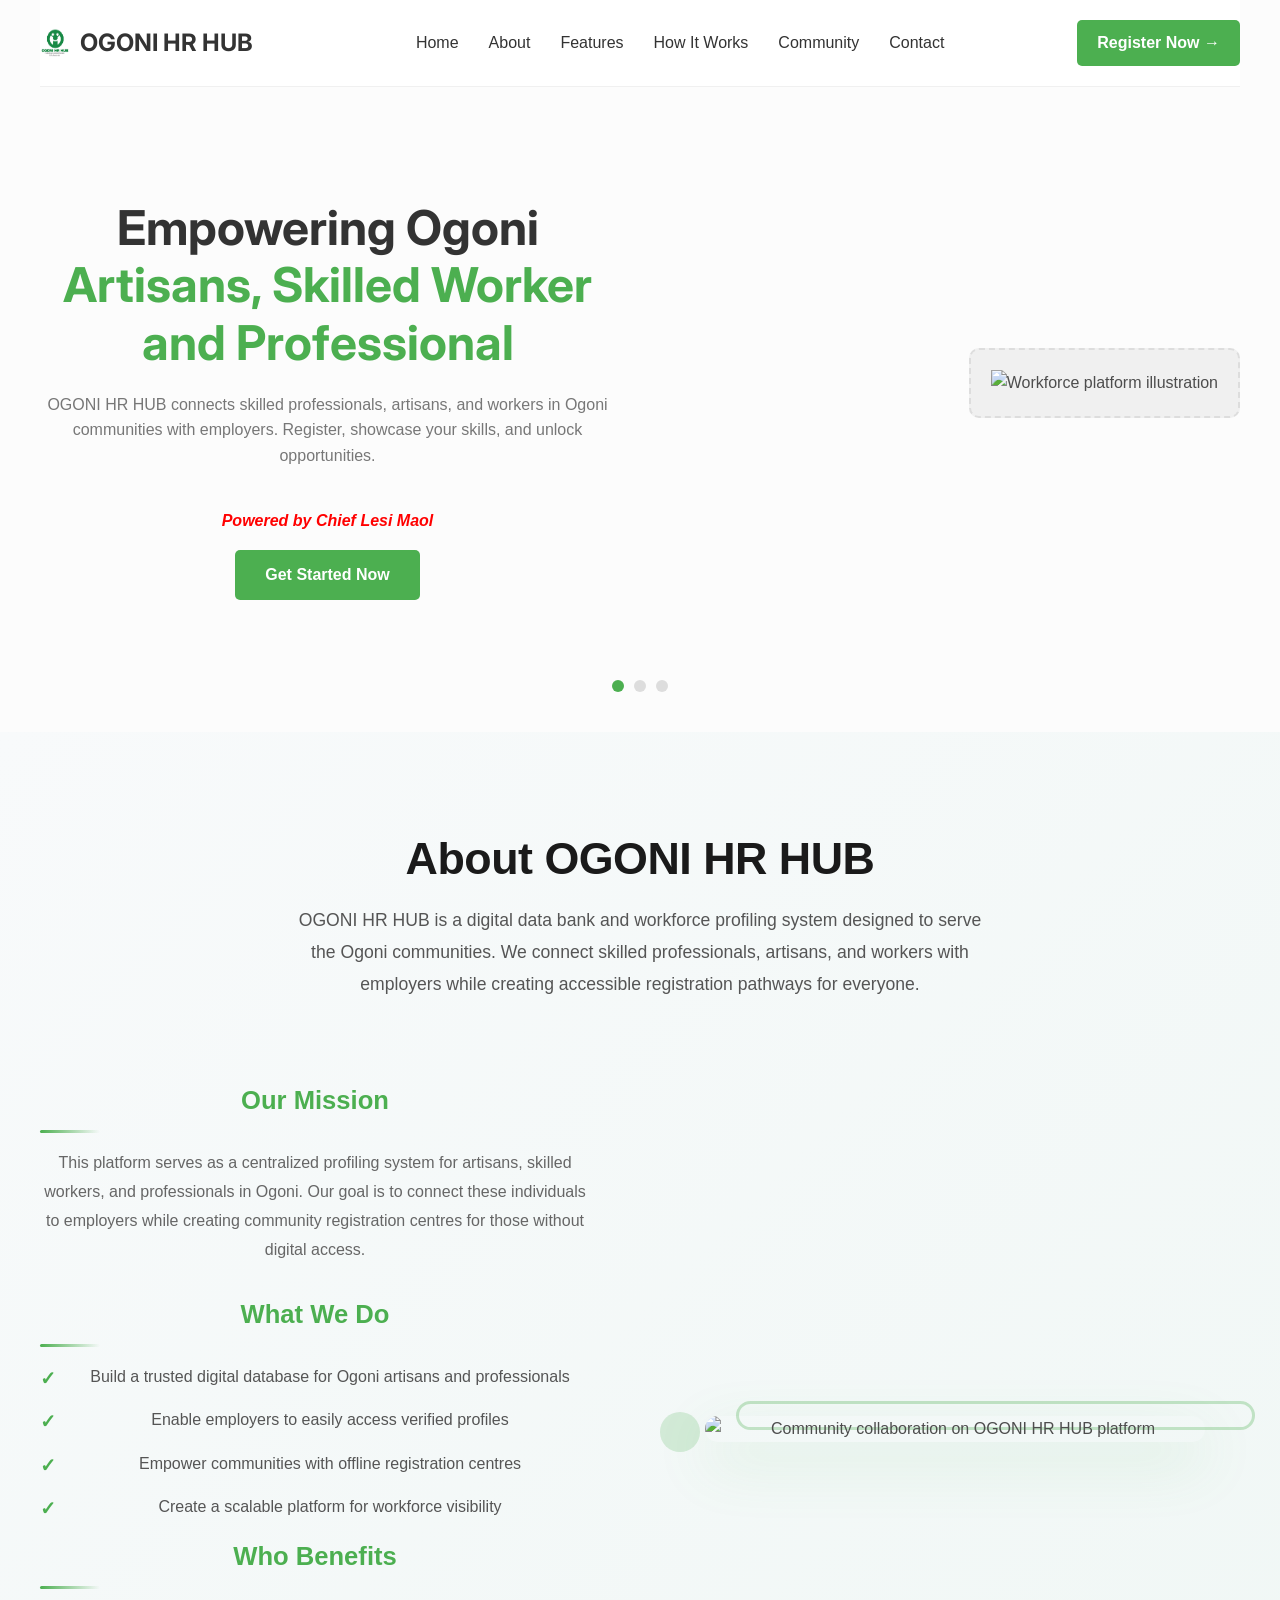
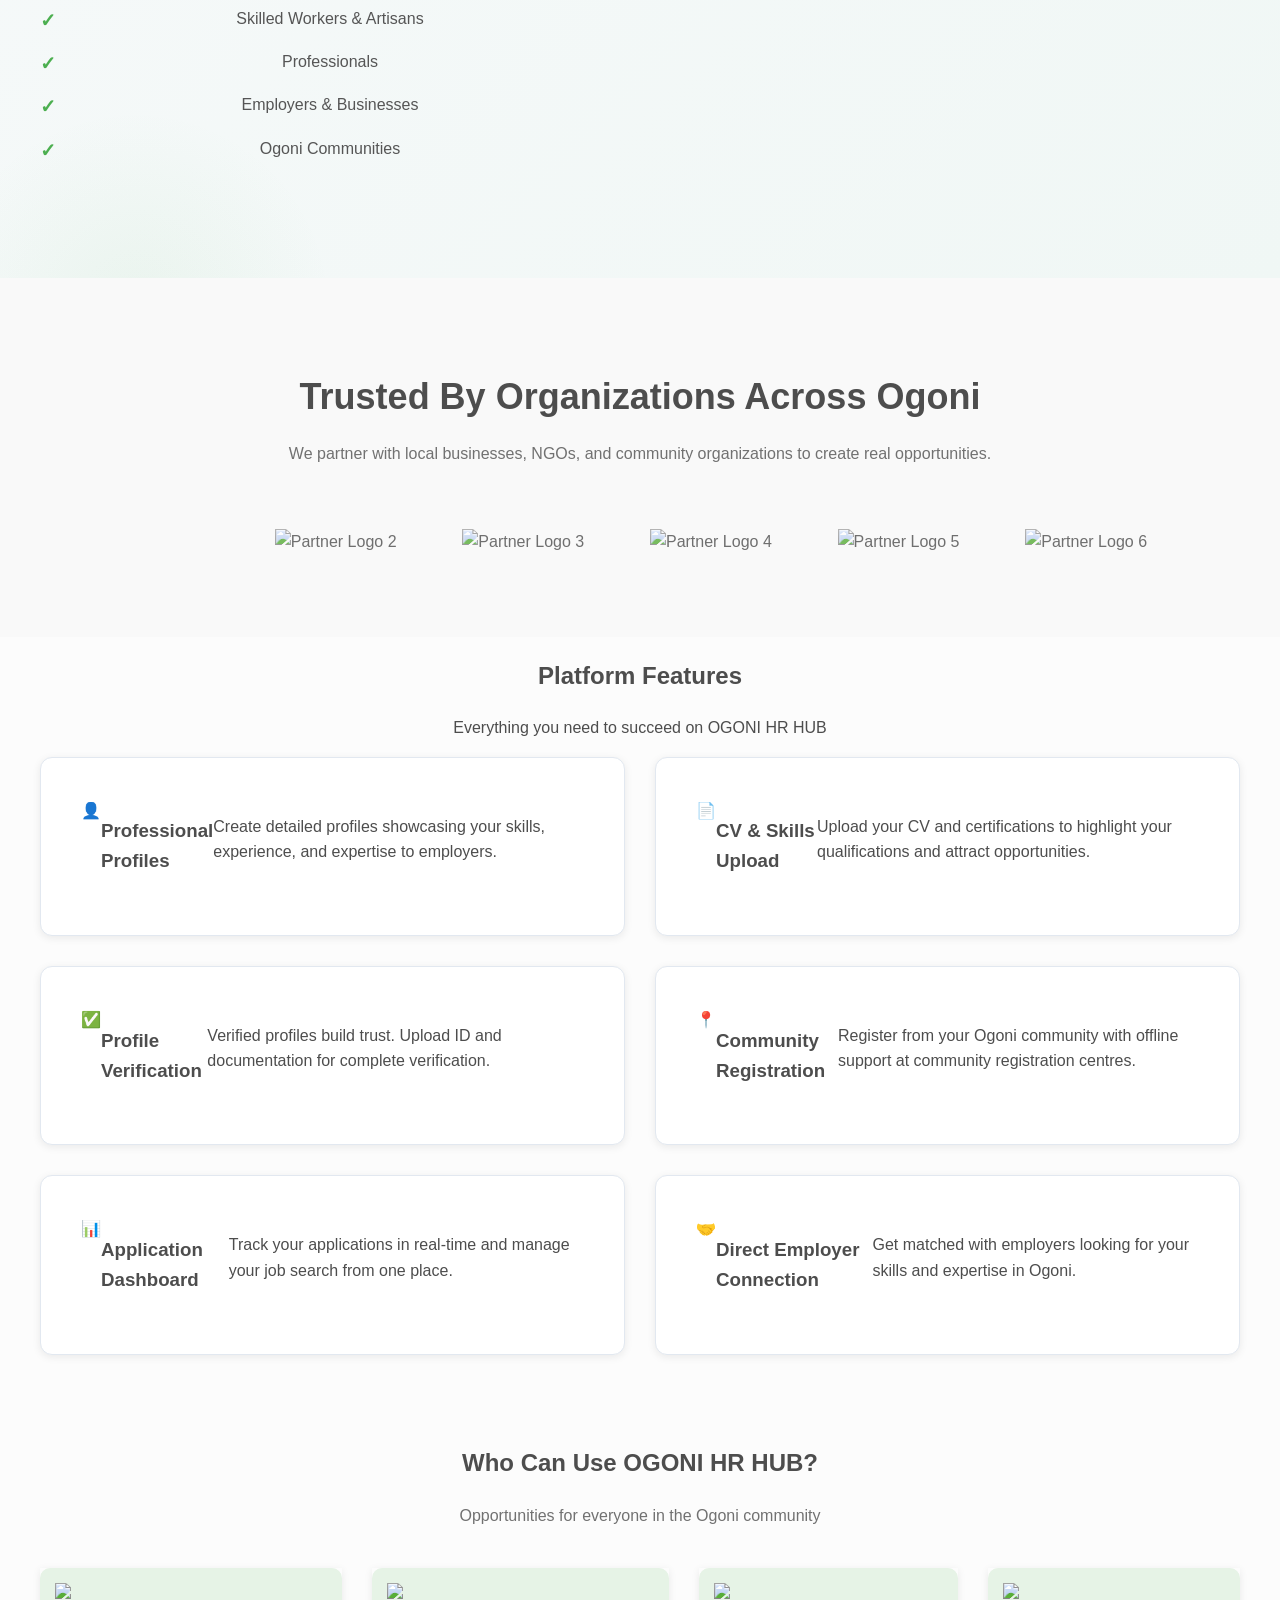
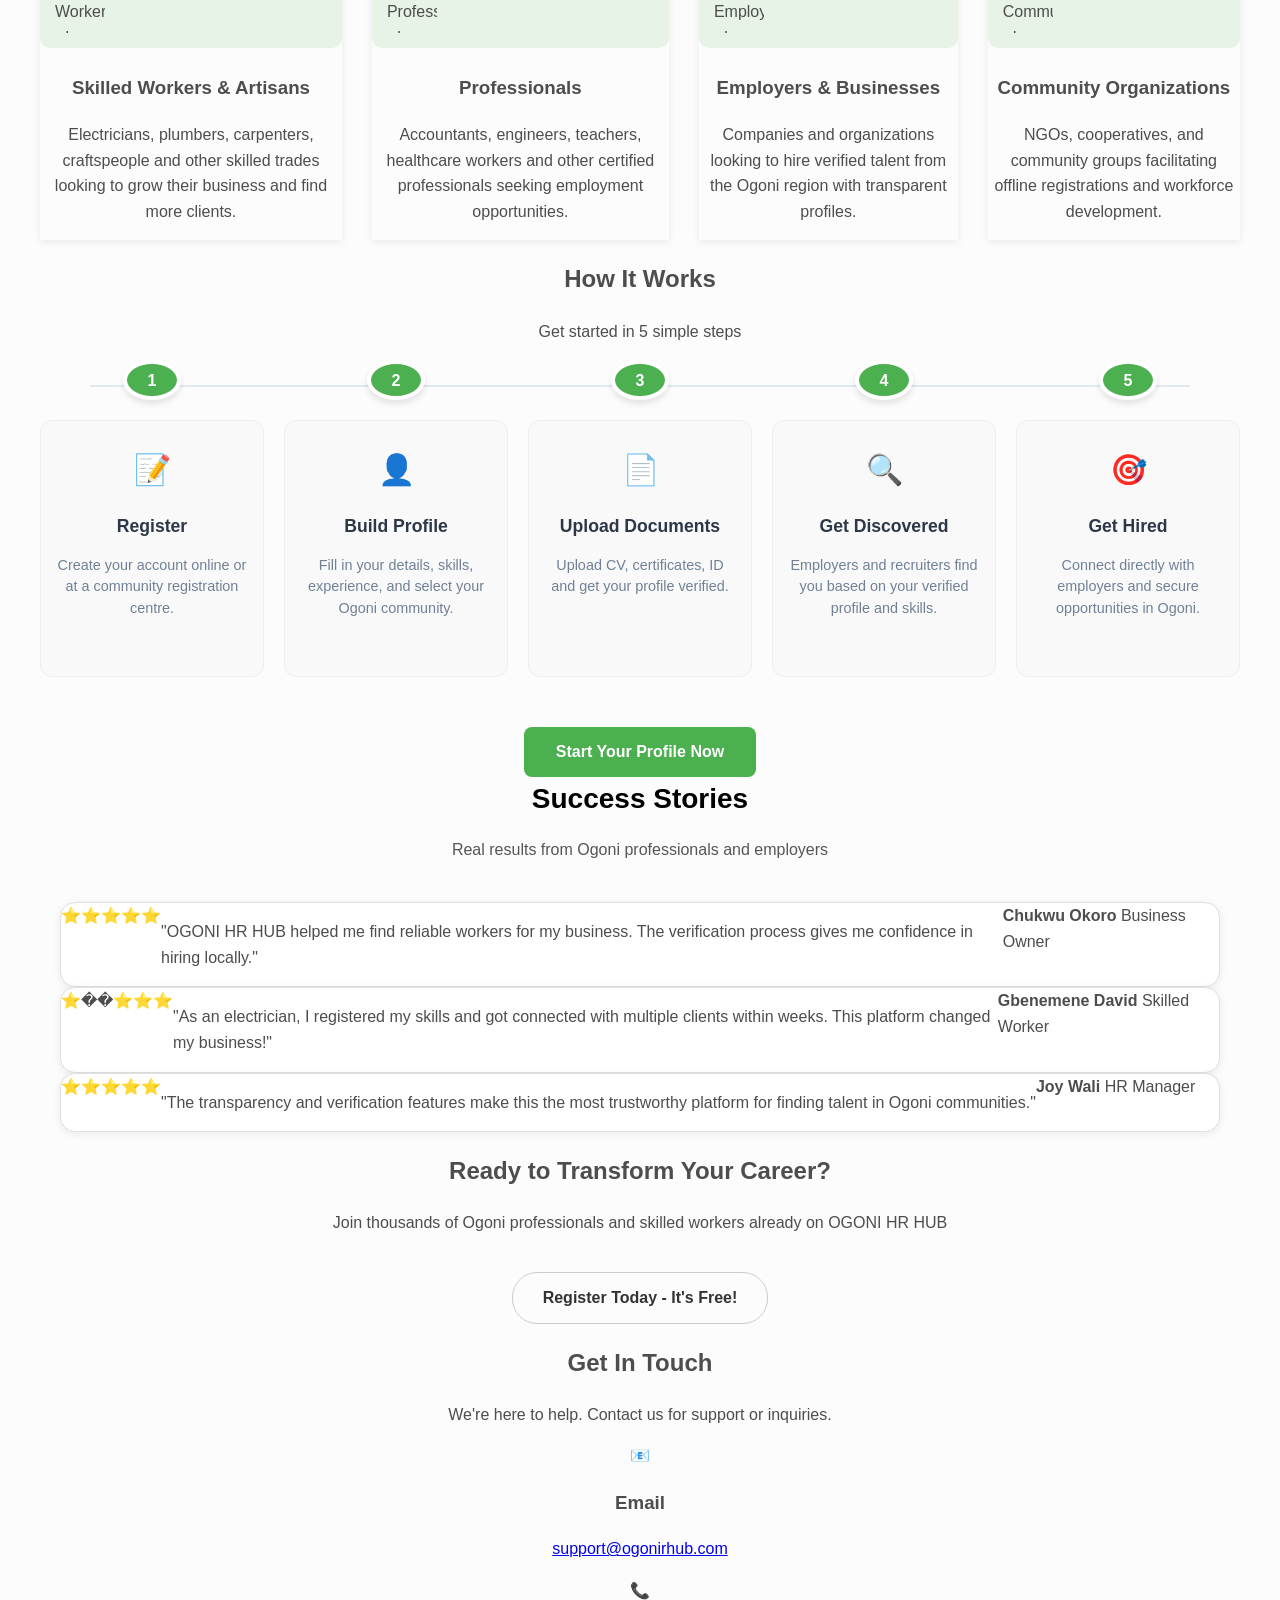
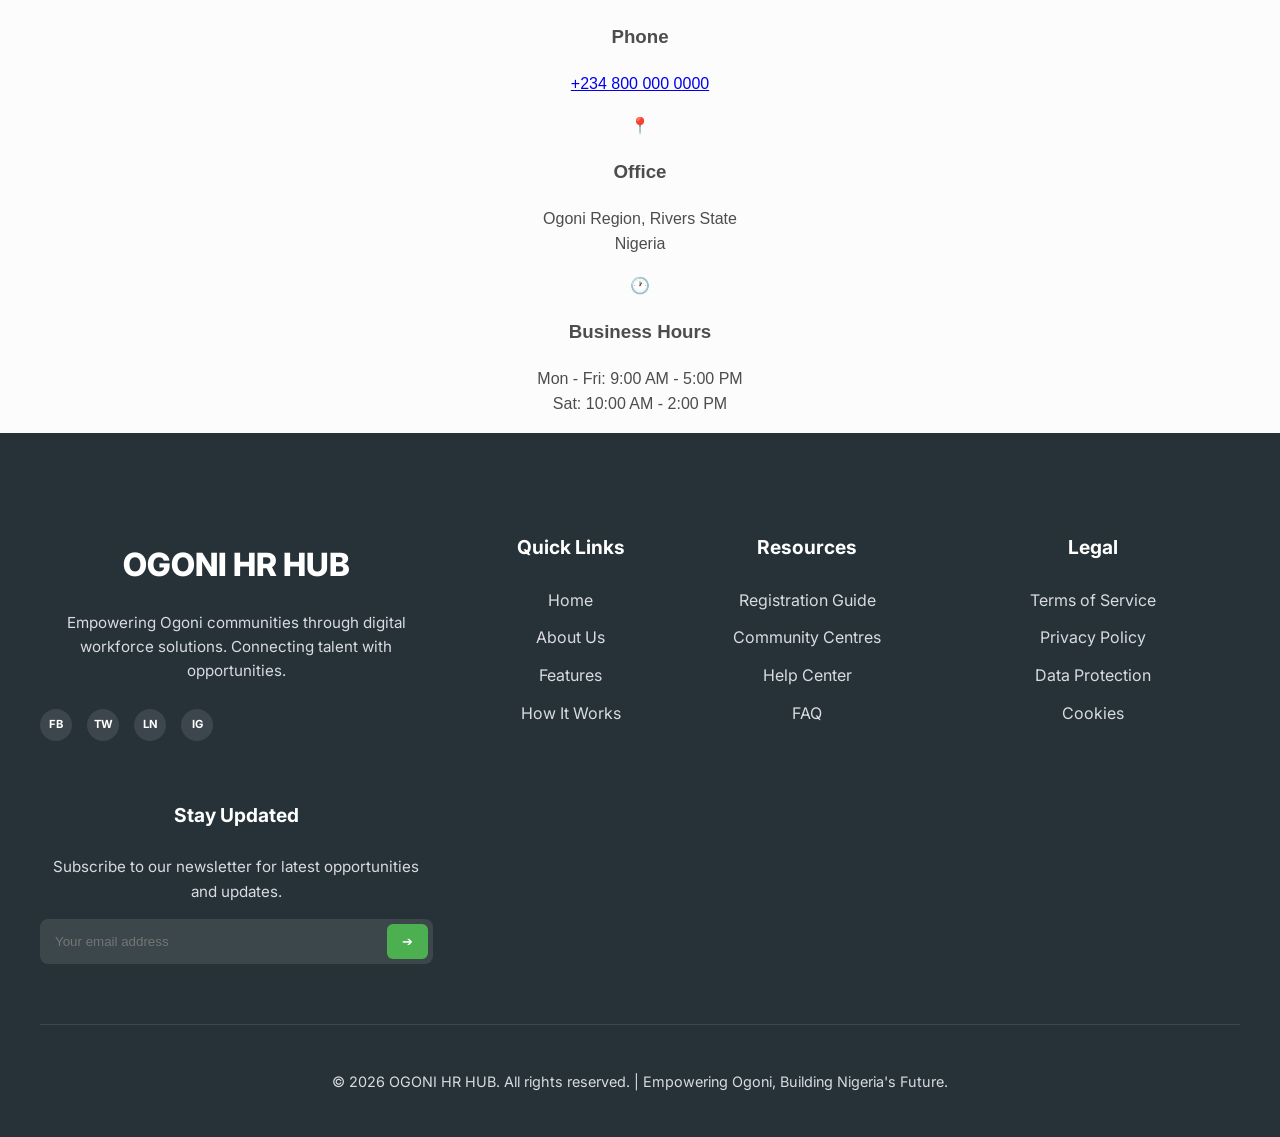
==== commit 9ebd38f6: "Add files via upload" ====
--- a/index.html
+++ b/index.html
@@ -59,42 +59,44 @@
         </div>
     </div>
 
-    <!-- ABOUT SECTION -->
-    <section id="about" class="about-section">
-        <div class="container">
-            <div class="about-header">
-                <h2>About OGONI HR HUB</h2>
-                <p>OGONI HR HUB is a digital data bank and workforce profiling system designed to serve the Ogoni communities. We connect skilled professionals, artisans, and workers with employers while creating accessible registration pathways for everyone.</p>
-            </div>
-
-            <div class="about-content">
-                <div class="about-text">
-                    <h3>Our Mission</h3>
-                    <p>This platform will serve as a centralized profiling system for artisans, skilled workers, and professionals in Ogoni. Our goal is to connect these individuals to employers, while also creating community registration centres for those without digital access.</p>
-                    
-                    <h3 style="margin-top: 25px;">What We Do</h3>
-                    <ul class="about-list">
-                        <p>✓ Build a trusted digital database for Ogoni artisans and professionals</p>
-                        <p>✓ Enable employers to easily access verified profiles</p>
-                        <p>✓ Empower communities with offline registration centres</p>
-                        <p>✓ Create a scalable platform for workforce visibility</p>
-                    </ul>
-
-                    <h3 style="margin-top: 25px;">Who Benefits</h3>
-                    <ul class="about-list">
-                        <p>💼 Skilled Workers & Artisans</p>
-                        <p>👨‍💼 Professionals</p>
-                        <p>🏢 Employers & Businesses</p>
-                        <p>🌍 Ogoni Communities</p>
-                    </ul>
-                </div>
-
-                <div class="about-image">
-                    <img src="https://images.unsplash.com/photo-1552664730-d307ca884978?q=80&w=600&auto=format&fit=crop&ixlib=rb-4.1.0&ixid=M3wxMjA3fDB8MHxwaG90by1wYWdlfHx8fGVufDB8fHx8fA%3D%3D" alt="Community collaboration">
-                </div>
-            </div>
-        </div>
-    </section>
+   <!-- ABOUT SECTION - Enhanced -->
+<section id="about" class="about-section">
+    <div class="container">
+        <div class="about-header">
+            <h2>About OGONI HR HUB</h2>
+            <p>OGONI HR HUB is a digital data bank and workforce profiling system designed to serve the Ogoni communities. We connect skilled professionals, artisans, and workers with employers while creating accessible registration pathways for everyone.</p>
+        </div>
+
+        <div class="about-content">
+            <!-- Left: Text Content -->
+            <div class="about-text">
+                <h3>Our Mission</h3>
+                <p>This platform serves as a centralized profiling system for artisans, skilled workers, and professionals in Ogoni. Our goal is to connect these individuals to employers while creating community registration centres for those without digital access.</p>
+                
+                <h3>What We Do</h3>
+                <ul class="about-list">
+                    <p>Build a trusted digital database for Ogoni artisans and professionals</p>
+                    <p>Enable employers to easily access verified profiles</p>
+                    <p>Empower communities with offline registration centres</p>
+                    <p>Create a scalable platform for workforce visibility</p>
+                </ul>
+
+                <h3>Who Benefits</h3>
+                <ul class="about-list">
+                    <p>Skilled Workers & Artisans</p>
+                    <p>Professionals</p>
+                    <p>Employers & Businesses</p>
+                    <p>Ogoni Communities</p>
+                </ul>
+            </div>
+
+            <!-- Right: Image -->
+            <div class="about-image">
+                <img src="https://images.unsplash.com/photo-1552664730-d307ca884978?q=80&w=600&auto=format&fit=crop&ixlib=rb-4.1.0&ixid=M3wxMjA3fDB8MHxwaG90by1wYWdlfHx8fGVufDB8fHx8fA%3D%3D" alt="Community collaboration on OGONI HR HUB platform">
+            </div>
+        </div>
+    </div>
+</section>
 
     <!-- CLIENTS & PARTNERS SECTION -->
     <section class="clients-community-section">
--- a/style.css
+++ b/style.css
@@ -51,8 +51,8 @@
 }
 
 .logo-icon {
-    width: 24px;
-    height: 24px;
+    width: 30px;
+    height: 30px;
     margin-right: 10px;
 }
 
@@ -1028,3 +1028,348 @@
     justify-content: center;
   }
 }
+/* Add hover effects to cards */
+.feature-card, .community-card, .testimonial-card {
+    transition: transform 0.3s ease, box-shadow 0.3s ease;
+    box-shadow: 0 2px 8px rgba(0,0,0,0.08);
+}
+
+.feature-card:hover {
+    transform: translateY(-4px);
+    box-shadow: 0 8px 16px rgba(76, 175, 79, 0.15);
+}
+
+/* Better button states */
+button:hover {
+    background-color: #388E3C;
+    box-shadow: 0 4px 12px rgba(56, 142, 60, 0.3);
+}
+
+button:active {
+    transform: scale(0.98);
+}
+
+/* ============================================
+   ABOUT SECTION - Enhanced & Attractive
+   ============================================ */
+
+.about-section {
+    padding: 100px 20px;
+    background: linear-gradient(135deg, #f8fafb 0%, #f0f7f5 100%);
+    position: relative;
+    overflow: hidden;
+}
+
+/* Decorative background elements */
+.about-section::before {
+    content: '';
+    position: absolute;
+    top: -50%;
+    right: -10%;
+    width: 500px;
+    height: 500px;
+    background: radial-gradient(circle, rgba(76, 175, 79, 0.08) 0%, transparent 70%);
+    border-radius: 50%;
+    pointer-events: none;
+}
+
+.about-section::after {
+    content: '';
+    position: absolute;
+    bottom: -20%;
+    left: -5%;
+    width: 400px;
+    height: 400px;
+    background: radial-gradient(circle, rgba(76, 175, 79, 0.06) 0%, transparent 70%);
+    border-radius: 50%;
+    pointer-events: none;
+}
+
+.about-header {
+    text-align: center;
+    margin-bottom: 80px;
+    position: relative;
+    z-index: 1;
+}
+
+.about-header h2 {
+    font-size: 2.8rem;
+    font-weight: 800;
+    color: #1a1a1a;
+    margin: 0 0 20px 0;
+    letter-spacing: -0.5px;
+    line-height: 1.2;
+}
+
+.about-header p {
+    font-size: 1.1rem;
+    color: #555;
+    max-width: 700px;
+    margin: 0 auto;
+    line-height: 1.8;
+    font-weight: 400;
+}
+
+/* Main content container */
+.about-content {
+    display: grid;
+    grid-template-columns: 1fr 1fr;
+    gap: 60px;
+    align-items: center;
+    position: relative;
+    z-index: 1;
+    max-width: 1200px;
+    margin: 0 auto;
+}
+
+/* Left text section */
+.about-text {
+    padding-right: 20px;
+}
+
+.about-text h3 {
+    font-size: 1.6rem;
+    color: #4CAF50;
+    font-weight: 700;
+    margin-top: 0;
+    margin-bottom: 15px;
+    position: relative;
+    padding-bottom: 12px;
+}
+
+/* Underline effect for headings */
+.about-text h3::after {
+    content: '';
+    position: absolute;
+    bottom: 0;
+    left: 0;
+    width: 60px;
+    height: 3px;
+    background: linear-gradient(90deg, #4CAF50, transparent);
+    border-radius: 2px;
+}
+
+.about-text > p {
+    font-size: 1rem;
+    color: #666;
+    line-height: 1.8;
+    margin-bottom: 30px;
+}
+
+/* List styling */
+.about-list {
+    list-style: none;
+    padding: 0;
+    margin: 0;
+}
+
+.about-list p {
+    font-size: 1rem;
+    color: #555;
+    margin-bottom: 16px;
+    padding-left: 30px;
+    position: relative;
+    line-height: 1.7;
+    transition: all 0.3s ease;
+}
+
+.about-list p:hover {
+    color: #4CAF50;
+    transform: translateX(8px);
+}
+
+/* Custom bullet styling */
+.about-list p::before {
+    content: '✓';
+    position: absolute;
+    left: 0;
+    color: #4CAF50;
+    font-weight: 700;
+    font-size: 1.2rem;
+}
+
+/* Emoji styling for list items */
+.about-list p:nth-child(1)::before { content: '✓'; }
+.about-list p:nth-child(2)::before { content: '✓'; }
+.about-list p:nth-child(3)::before { content: '✓'; }
+.about-list p:nth-child(4)::before { content: '✓'; }
+
+/* Right image section */
+.about-image {
+    position: relative;
+    display: flex;
+    justify-content: center;
+    align-items: center;
+}
+
+.about-image img {
+    width: 100%;
+    max-width: 500px;
+    height: auto;
+    border-radius: 20px;
+    box-shadow: 0 20px 60px rgba(76, 175, 79, 0.15);
+    transition: all 0.4s cubic-bezier(0.175, 0.885, 0.32, 1.275);
+    object-fit: cover;
+}
+
+.about-image img:hover {
+    transform: translateY(-8px);
+    box-shadow: 0 30px 80px rgba(76, 175, 79, 0.25);
+}
+
+/* Decorative frame around image */
+.about-image::before {
+    content: '';
+    position: absolute;
+    top: -15px;
+    right: -15px;
+    width: 90%;
+    height: 90%;
+    border: 3px solid #4CAF50;
+    border-radius: 20px;
+    opacity: 0.3;
+    z-index: -1;
+}
+
+.about-image::after {
+    content: '';
+    position: absolute;
+    bottom: -10px;
+    left: -10px;
+    width: 40px;
+    height: 40px;
+    background: #4CAF50;
+    border-radius: 50%;
+    opacity: 0.2;
+    z-index: -1;
+}
+
+/* ============================================
+   RESPONSIVE DESIGN
+   ============================================ */
+
+@media (max-width: 1024px) {
+    .about-section {
+        padding: 80px 20px;
+    }
+
+    .about-header h2 {
+        font-size: 2.3rem;
+    }
+
+    .about-content {
+        gap: 40px;
+    }
+
+    .about-text {
+        padding-right: 0;
+    }
+}
+
+@media (max-width: 768px) {
+    .about-section {
+        padding: 60px 20px;
+    }
+
+    .about-header {
+        margin-bottom: 50px;
+    }
+
+    .about-header h2 {
+        font-size: 2rem;
+    }
+
+    .about-header p {
+        font-size: 1rem;
+    }
+
+    /* Stack content vertically on mobile */
+    .about-content {
+        grid-template-columns: 1fr;
+        gap: 40px;
+    }
+
+    .about-image {
+        margin-top: 20px;
+    }
+
+    .about-image img {
+        max-width: 100%;
+    }
+
+    .about-text h3 {
+        font-size: 1.4rem;
+    }
+
+    .about-list p {
+        font-size: 0.95rem;
+        padding-left: 28px;
+    }
+}
+
+@media (max-width: 600px) {
+    .about-section {
+        padding: 40px 15px;
+    }
+
+    .about-header h2 {
+        font-size: 1.7rem;
+    }
+
+    .about-header p {
+        font-size: 0.95rem;
+    }
+
+    .about-text h3 {
+        font-size: 1.2rem;
+        margin-top: 20px;
+    }
+
+    .about-text > p {
+        font-size: 0.95rem;
+        margin-bottom: 20px;
+    }
+
+    .about-list p {
+        font-size: 0.9rem;
+        margin-bottom: 12px;
+    }
+
+    .about-image::before {
+        display: none;
+    }
+}
+
+/* ============================================
+   ANIMATIONS & MICRO-INTERACTIONS
+   ============================================ */
+
+/* Fade in animation on scroll */
+@keyframes fadeInUp {
+    from {
+        opacity: 0;
+        transform: translateY(30px);
+    }
+    to {
+        opacity: 1;
+        transform: translateY(0);
+    }
+}
+
+.about-section {
+    animation: fadeInUp 0.8s ease-out;
+}
+
+.about-text h3 {
+    animation: fadeInUp 0.8s ease-out 0.1s backwards;
+}
+
+.about-image {
+    animation: fadeInUp 0.8s ease-out 0.2s backwards;
+}
+
+/* Enhanced focus states for accessibility */
+.about-list p:focus {
+    outline: 2px solid #4CAF50;
+    padding-left: 30px;
+}
